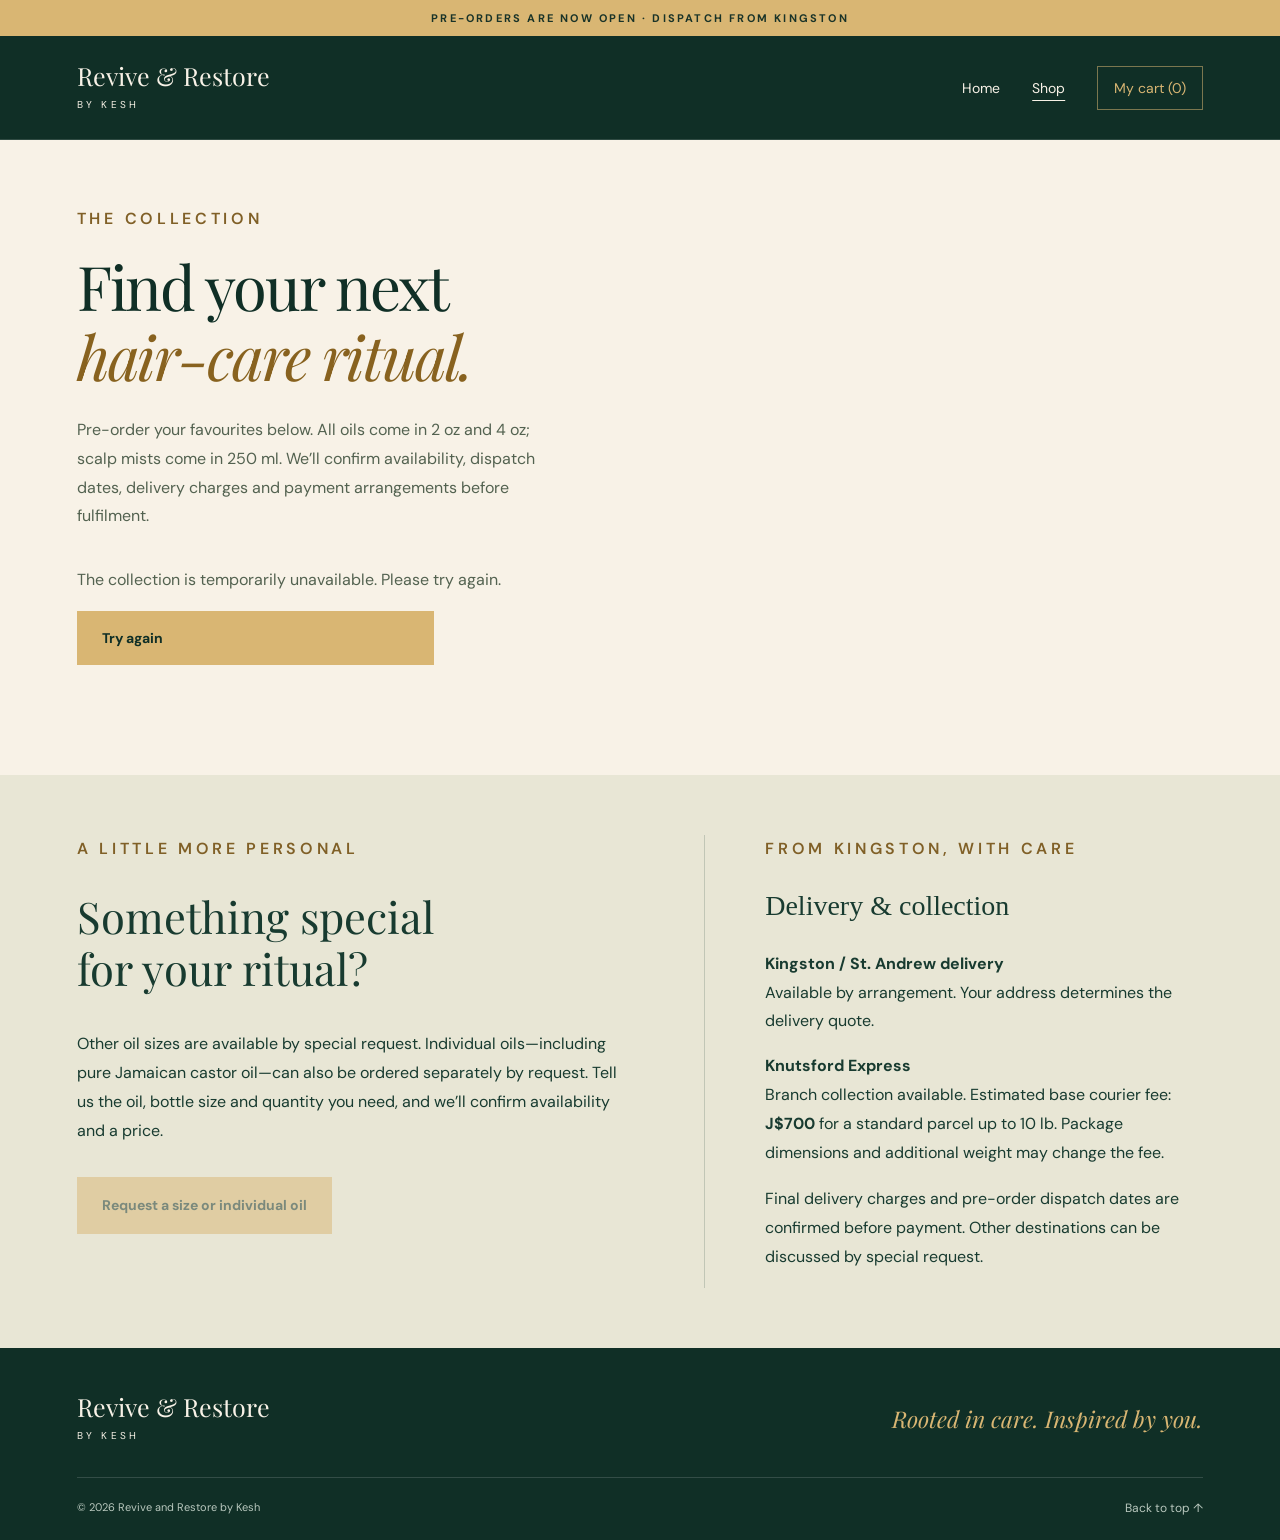
==== shop.html @ 31731125 "Move collection and checkout to Shop page; announce pre-orders on home" ====
<!doctype html>
<html lang="en">
<head>
<meta charset="utf-8"><meta name="viewport" content="width=device-width,initial-scale=1">
<meta name="theme-color" content="#102f26">
<meta name="description" content="Meet your next hair-care ritual. Revive and Restore by Kesh hair oils and scalp mists. Pre-orders are now open. Prices in JMD.">
<title>Revive &amp; Restore by Kesh — Shop the Collection</title>
<link rel="icon" href="favicon.svg" type="image/svg+xml">
<link rel="stylesheet" href="style.css?v=2"><link rel="stylesheet" href="shop.css?v=3">
<link rel="stylesheet" href="pages.css?v=1">
</head>
<body id="top" class="shop-page">
<div class="topline">PRE-ORDERS ARE NOW OPEN · DISPATCH FROM KINGSTON</div>
<header class="header"><a class="brand" href="./" aria-label="Revive and Restore by Kesh home">Revive &amp; Restore<small>BY KESH</small></a><nav class="nav" aria-label="Main navigation"><a href="./">Home</a><a href="shop.html" aria-current="page">Shop</a><button id="open-cart" class="cart-button">My cart (<span id="cart-count">0</span>)</button></nav></header>
<main>
<section class="collection shop" id="collection" aria-labelledby="collection-title"><div class="collection-heading"><p class="eyebrow">THE COLLECTION</p><h1 id="collection-title">Find your next<br><em>hair-care ritual.</em></h1><p>Pre-order your favourites below. All oils come in 2 oz and 4 oz; scalp mists come in 250 ml. We’ll confirm availability, dispatch dates, delivery charges and payment arrangements before fulfilment.</p></div><p id="shop-status" class="shop-status" role="status">Loading the collection…</p><div id="products" class="product-grid"></div></section>
<section class="request-section" id="special-requests"><div><p class="eyebrow">A LITTLE MORE PERSONAL</p><h2>Something special<br>for your ritual?</h2><p>Other oil sizes are available by special request. Individual oils—including pure Jamaican castor oil—can also be ordered separately by request. Tell us the oil, bottle size and quantity you need, and we’ll confirm availability and a price.</p><button class="button" id="special-request">Request a size or individual oil</button></div><div class="delivery-panel"><p class="eyebrow">FROM KINGSTON, WITH CARE</p><h3>Delivery &amp; collection</h3><p><strong>Kingston / St. Andrew delivery</strong><br>Available by arrangement. Your address determines the delivery quote.</p><p><strong>Knutsford Express</strong><br>Branch collection available. Estimated base courier fee: <strong>J$700</strong> for a standard parcel up to 10 lb. Package dimensions and additional weight may change the fee.</p><p class="checkout-note">Final delivery charges and pre-order dispatch dates are confirmed before payment. Other destinations can be discussed by special request.</p></div></section></main>
<footer class="footer"><div class="footer-top"><a class="brand" href="./">Revive &amp; Restore<small>BY KESH</small></a><p>Rooted in care. Inspired by you.</p></div><div class="footer-bottom"><span>© 2026 Revive and Restore by Kesh</span><a href="#top">Back to top ↑</a></div></footer>
<dialog class="shop-dialog" id="cart-dialog" aria-labelledby="cart-title"><div class="dialog-head"><h2 id="cart-title">My cart</h2><button class="close-dialog" data-close aria-label="Close cart">×</button></div><div id="cart-items"></div><div class="summary-row"><span>Subtotal</span><strong id="cart-subtotal">J$0.00</strong></div><p class="checkout-note">Delivery is calculated or confirmed at checkout.</p><button class="button" id="checkout-start">Checkout</button></dialog>
<dialog class="shop-dialog" id="checkout-dialog" aria-labelledby="checkout-title"><div class="dialog-head"><h2 id="checkout-title">Pre-order checkout</h2><button class="close-dialog" data-close aria-label="Close checkout">×</button></div><div id="confirmation" hidden></div><form id="checkout-form"><fieldset id="checkout-fields"><div class="checkout-grid"><label>Full name<input name="name" autocomplete="name" required maxlength="100"></label><label>Phone / WhatsApp<input name="phone" type="tel" autocomplete="tel" required maxlength="35"></label><label class="wide">Email (optional)<input name="email" type="email" autocomplete="email" maxlength="150"></label><label class="wide">Delivery address or Knutsford branch<textarea name="address" autocomplete="street-address" required maxlength="500" rows="2"></textarea></label><label>Parish<select name="parish" required><option value="">Select parish</option><option>Kingston</option><option>St. Andrew</option><option>St. Thomas</option><option>Portland</option><option>St. Mary</option><option>St. Ann</option><option>Trelawny</option><option>St. James</option><option>Hanover</option><option>Westmoreland</option><option>St. Elizabeth</option><option>Manchester</option><option>Clarendon</option><option>St. Catherine</option></select></label><label>Delivery option<select id="delivery" name="delivery" required></select></label><label class="wide">Payment method<select id="payment" name="payment" required><option value="cod">Cash on delivery</option><option value="bank">Bank transfer</option></select></label><label class="wide"><span id="notes-label">Order notes or special requests (optional)</span><textarea id="order-notes" name="notes" maxlength="500" rows="2"></textarea></label></div><div class="trap" aria-hidden="true"><label>Website<input name="website" tabindex="-1" autocomplete="off"></label></div><p class="checkout-note" id="delivery-note"></p><p class="checkout-note" id="bank-note" hidden></p><div class="summary-row"><span>Items</span><strong id="checkout-subtotal"></strong></div><div class="summary-row"><span>Delivery</span><strong id="delivery-charge"></strong></div><div class="summary-row total"><span>Estimated total</span><strong id="checkout-total"></strong></div><div class="consent"><label><input required type="checkbox"> <span>I understand this is a pre-order or special request. Dispatch dates, availability and final charges will be confirmed. Revive & Restore will use my contact and delivery details to confirm and fulfil my order. Payment and delivery are confirmed manually.</span></label></div><button class="button" type="submit" id="place-order">Send pre-order request</button></fieldset><p id="checkout-error" class="error" role="alert"></p></form></dialog><script src="shop.js?v=3" defer></script>
</body></html>
---- style.css ----
@import url('https://fonts.googleapis.com/css2?family=DM+Sans:wght@400;500;600;700&family=Playfair+Display:ital,wght@0,400;0,500;0,600;1,400;1,500&display=swap');
:root{--forest:#102f26;--cream:#f8f2e7;--gold:#d9b673;--ink:#183b30;color-scheme:light}*{box-sizing:border-box}html{scroll-behavior:smooth;scroll-padding-top:30px}body{margin:0;background:var(--cream);font-family:'DM Sans',Arial,sans-serif;color:var(--ink);-webkit-font-smoothing:antialiased}a{color:inherit;text-decoration:none}a:focus-visible{outline:3px solid var(--gold);outline-offset:7px}.topline{text-align:center;background:var(--gold);color:#193328;padding:11px 20px;font-size:11px;font-weight:700;letter-spacing:.2em}.header{display:flex;align-items:center;justify-content:space-between;gap:24px;padding:25px 6%;background:var(--forest);color:var(--cream);border-bottom:1px solid #ffffff22}.brand{font:25px/1.2 'Playfair Display',Georgia,serif}.brand small{display:block;font:10px/1.8 'DM Sans',Arial,sans-serif;letter-spacing:.32em;margin-top:5px}.nav{display:flex;gap:32px;align-items:center;font-size:14px}.nav a:last-child{color:var(--gold)}.hero{background:var(--forest);color:var(--cream);display:grid;grid-template-columns:1fr 1fr;min-height:660px}.hero-copy{padding:80px 8% 65px 12%;align-self:center;position:relative}.eyebrow{font-size:11px;letter-spacing:.23em;font-weight:600;text-transform:uppercase;color:var(--gold);margin:0 0 26px}h1,h2,h3,p{margin-top:0}h1{font:500 clamp(58px,6.1vw,94px)/1.04 'Playfair Display',Georgia,serif;letter-spacing:-.055em;margin-bottom:28px}h1 em{font-weight:400;color:var(--gold)}.intro{max-width:350px;color:#d1dbd3;font-size:16px;line-height:1.85;margin-bottom:32px}.button{display:inline-flex;align-items:center;gap:35px;background:var(--gold);color:var(--forest);padding:18px 25px;font-size:14px;font-weight:700;transition:background .2s,transform .2s}.button:hover{background:#ead09d;transform:translateY(-2px)}.button span{font-size:22px;line-height:1}.hero-note{font-size:12px;color:#b9c8be;margin:20px 0 0}.hero-visual{position:relative;min-height:660px;overflow:hidden;background:#163c30}.hero-visual img{display:block;position:absolute;inset:0;width:100%;height:100%;object-fit:cover;object-position:center 40%}.hero-visual:after{content:"";position:absolute;inset:0;background:linear-gradient(0deg,#08251dc4,transparent 45%)}.image-caption{position:absolute;bottom:38px;left:38px;right:38px;z-index:1;display:flex;justify-content:space-between;gap:20px;align-items:end}.image-caption p{font:italic 25px/1.3 'Playfair Display',Georgia,serif;margin:0}.image-caption span{font-size:10px;letter-spacing:.2em;line-height:1.8;text-align:right}.ribbon{padding:25px 6%;display:flex;justify-content:center;align-items:center;gap:clamp(24px,5vw,85px);border-bottom:1px solid #183b3022;text-transform:uppercase;font-size:11px;letter-spacing:.2em}.ribbon i{font-size:15px;color:#997744;font-style:normal}.story{max-width:1280px;margin:auto;padding:90px 6%;display:grid;grid-template-columns:.7fr 1.3fr;gap:70px}.story .eyebrow{color:#806027;margin-top:12px}.story h2{font:400 clamp(32px,3.5vw,49px)/1.2 'Playfair Display',Georgia,serif;letter-spacing:-.03em;margin-bottom:22px}.story p:not(.eyebrow){color:#5a675d;max-width:570px;font-size:16px;line-height:1.9;margin-bottom:0}.collection{margin:0 6% 80px;background:#e8e6d5;padding:55px 6%;display:grid;grid-template-columns:1.3fr .7fr;gap:50px;align-items:center;border:1px solid #183b3014}.collection .eyebrow{color:#806027;margin-bottom:17px}.collection h2{font:400 clamp(36px,4vw,58px)/1.15 'Playfair Display',Georgia,serif;letter-spacing:-.035em;margin-bottom:20px}.collection p{font-size:16px;line-height:1.8;color:#536250;max-width:480px}.launch{text-align:center;border-left:1px solid #183b3030;padding:20px}.launch span{display:block;font-size:11px;letter-spacing:.25em;color:#536250}.launch strong{font:italic 42px/1.2 'Playfair Display',Georgia,serif;display:block;margin:13px 0;color:var(--forest)}.launch p{font-size:13px;margin:0}.footer{background:var(--forest);color:var(--cream);padding:44px 6% 24px}.footer-top{display:flex;justify-content:space-between;align-items:center;gap:30px;padding-bottom:32px}.footer-top p{font:italic 23px 'Playfair Display',Georgia,serif;margin:0;color:var(--gold)}.footer-bottom{border-top:1px solid #ffffff25;padding-top:22px;display:flex;justify-content:space-between;gap:20px;font-size:11px;color:#b9c8be}.footer-bottom a{font-size:12px}@media(min-width:1700px){.hero{min-height:800px}.hero-visual{min-height:800px}}@media(max-width:800px){.header{padding:22px 6%}.brand{font-size:21px}.nav{gap:15px;font-size:12px}.nav a:first-child{display:none}.hero{grid-template-columns:1fr}.hero-copy{padding:52px 7% 45px}h1{font-size:clamp(53px,10.6vw,78px);max-width:600px}.intro{max-width:440px}.hero-visual{min-height:490px}.hero-visual img{object-position:center 35%}.image-caption{bottom:27px;left:7%;right:7%}.ribbon{gap:16px;font-size:9px;letter-spacing:.12em;padding:22px 4%}.ribbon i{font-size:11px}.story{padding:58px 7%;grid-template-columns:1fr;gap:8px}.story .eyebrow{margin:0 0 18px}.collection{margin:0 6% 50px;padding:34px 7%;grid-template-columns:1fr;gap:15px}.launch{border-left:0;border-top:1px solid #183b3030;padding:27px 0 0}.footer-top{align-items:start;flex-direction:column;gap:25px}.footer-top p{font-size:21px}.footer-bottom{flex-wrap:wrap}.topline{font-size:9px;letter-spacing:.14em}}@media(prefers-reduced-motion:reduce){html{scroll-behavior:auto}.button{transition:none}}
---- shop.css ----
.collection.shop{display:block;background:transparent;padding:30px 0;margin:0 6% 80px;border:0}.collection-heading{max-width:640px;margin-bottom:35px}.product-grid{display:grid;grid-template-columns:repeat(3,minmax(0,1fr));gap:28px}.product-card{border:1px solid #183b3025;background:#fffdf7;min-width:0}.product-card img{width:100%;aspect-ratio:1;height:auto;object-fit:contain;background:#edeadf}.product-card>div{padding:24px}.product-card h3{font:28px Georgia,serif;margin-bottom:15px}.product-card .description{white-space:pre-line;font-size:15px;line-height:1.7;overflow-wrap:anywhere}.buy-row{display:flex;justify-content:space-between;gap:12px;align-items:center;flex-wrap:wrap}.buy-row strong{font-size:19px}.buy-row .button{padding:13px 16px}.button,button{font-family:inherit;cursor:pointer;border:0}.button:disabled{opacity:.5;cursor:not-allowed}.cart-button{background:transparent;color:var(--gold);border:1px solid #d9b67388;padding:12px 16px;font-size:14px}.shop-status{font-size:15px;min-height:24px}.shop-empty{padding:40px;background:#e8e6d5;grid-column:1/-1}.shop-empty h3{font:32px Georgia,serif}.shop-dialog{width:min(760px,calc(100% - 28px));max-height:90vh;border:0;padding:30px;background:var(--cream);color:var(--ink);overflow:auto;box-shadow:0 20px 80px #0005}.shop-dialog::backdrop{background:#09291fbd}.dialog-head{display:flex;justify-content:space-between;gap:20px;align-items:center;margin-bottom:25px}.dialog-head h2{font:32px Georgia,serif;margin:0}.close-dialog{background:transparent;font-size:24px;color:var(--forest);padding:10px}.cart-line{display:grid;grid-template-columns:1fr 85px auto;gap:18px;border-bottom:1px solid #183b3030;padding:20px 0;align-items:center}.cart-line p{font-size:14px;margin:8px 0 0}.cart-line label{font-size:13px}.cart-line input{width:75px}.text-button{background:transparent;text-decoration:underline;font-size:14px;color:var(--forest);text-align:left;padding:4px;grid-column:1/-1}.summary-row{display:flex;justify-content:space-between;gap:20px;padding:17px 0;border-bottom:1px solid #183b3020;font-size:16px}.summary-row.total{font-size:21px;font-weight:700}.checkout-grid{display:grid;grid-template-columns:1fr 1fr;gap:20px}.checkout-grid label{font-size:14px;display:grid;gap:9px}.checkout-grid .wide{grid-column:1/-1}.shop-dialog input,.shop-dialog select,.shop-dialog textarea{font-family:inherit;font-size:16px;padding:12px;border:1px solid #80988b;background:#fffdf8;width:100%;color:var(--forest)}.shop-dialog textarea{resize:vertical}.shop-dialog fieldset{padding:0;border:0;margin:0;min-width:0}.checkout-note{font-size:14px;line-height:1.6;margin-top:18px;white-space:pre-line}.shop-dialog .button{margin-top:20px}.error{color:#a63228;font-size:14px;line-height:1.6}.trap{position:absolute;left:-10000px;width:1px;height:1px;overflow:hidden}.consent{font-size:14px;line-height:1.6;margin-top:24px}.consent label{display:flex;align-items:flex-start;gap:12px}.consent input{width:18px;height:18px;flex-shrink:0}.shop-dialog [hidden]{display:none!important}#confirmation p{line-height:1.7;white-space:pre-line}button:focus-visible,input:focus-visible,select:focus-visible,textarea:focus-visible{outline:3px solid #c09e58;outline-offset:3px}@media(max-width:950px){.product-grid{grid-template-columns:repeat(2,minmax(0,1fr))}}@media(max-width:600px){.product-grid{grid-template-columns:1fr}.checkout-grid{grid-template-columns:1fr}.checkout-grid .wide{grid-column:auto}.shop-dialog{padding:22px 18px}.cart-line{grid-template-columns:1fr 80px}.cart-line>strong{grid-column:1}.cart-line .text-button{grid-column:2}.header{gap:12px}.nav{gap:10px}.cart-button{padding:10px}.brand{font-size:18px}.nav a{font-size:13px}.topline{font-size:11px}.product-card h3{font-size:26px}}
/* Pre-order collection */
.product-card{border-top:3px solid #b39356;display:flex;flex-direction:column}.product-card>div{display:flex;flex-direction:column;flex:1;padding:30px}.product-status{font-size:11px!important;letter-spacing:.17em;color:#806027!important;font-weight:700}.product-card .description{flex:1}.size-label{display:grid;gap:9px;font-size:13px;margin:12px 0 24px}.size-label select{font:16px inherit;font-family:inherit;font-size:16px;padding:12px;border:1px solid #80988b;background:#fffdf8;color:var(--forest);width:100%}.request-section{display:grid;grid-template-columns:1.1fr 1fr;gap:7%;padding:60px 6%;background:#e8e6d5}.request-section .eyebrow{color:#806027}.request-section h2{font:400 clamp(32px,3.4vw,48px)/1.2 'Playfair Display',Georgia,serif}.request-section h3{font:28px Georgia,serif}.request-section p{font-size:16px;line-height:1.8}.request-section .button{margin-top:15px;line-height:1.5}.delivery-panel{border-left:1px solid #183b3030;padding-left:12%}.product-grid{align-items:stretch}.product-card h3{line-height:1.25}.product-card .buy-row{margin-top:auto}.shop-dialog select{max-width:100%}.checkout-note{overflow-wrap:anywhere}@media(max-width:700px){.request-section{grid-template-columns:1fr;gap:40px;padding:40px 7%}.delivery-panel{border-left:0;border-top:1px solid #183b3030;padding:30px 0 0}.product-card>div{padding:25px}.nav a:first-child{display:none}}
---- pages.css ----
.home-page .nav a:first-child,.shop-page .nav a:first-child{display:block}.nav [aria-current="page"]{text-decoration:underline;text-underline-offset:7px}.shop-page .collection.shop{padding-top:65px}.shop-page #collection-title{font:400 clamp(38px,4.8vw,64px)/1.15 'Playfair Display',Georgia,serif;letter-spacing:-.035em;color:var(--forest);margin-bottom:24px}.shop-page #collection-title em{color:#88621f}.home-page h1{font-size:clamp(54px,5.8vw,88px)}.home-page .story{padding-top:75px;padding-bottom:75px}.home-page .nav a,.shop-page .nav a{white-space:nowrap}@media(max-width:600px){.shop-page .header{flex-wrap:wrap}.shop-page .nav{width:100%;justify-content:space-between;padding-top:8px}.shop-page .collection.shop{padding-top:42px}.home-page .header{flex-wrap:wrap}.home-page .nav{gap:22px}.home-page h1{font-size:clamp(48px,10.5vw,70px)}}
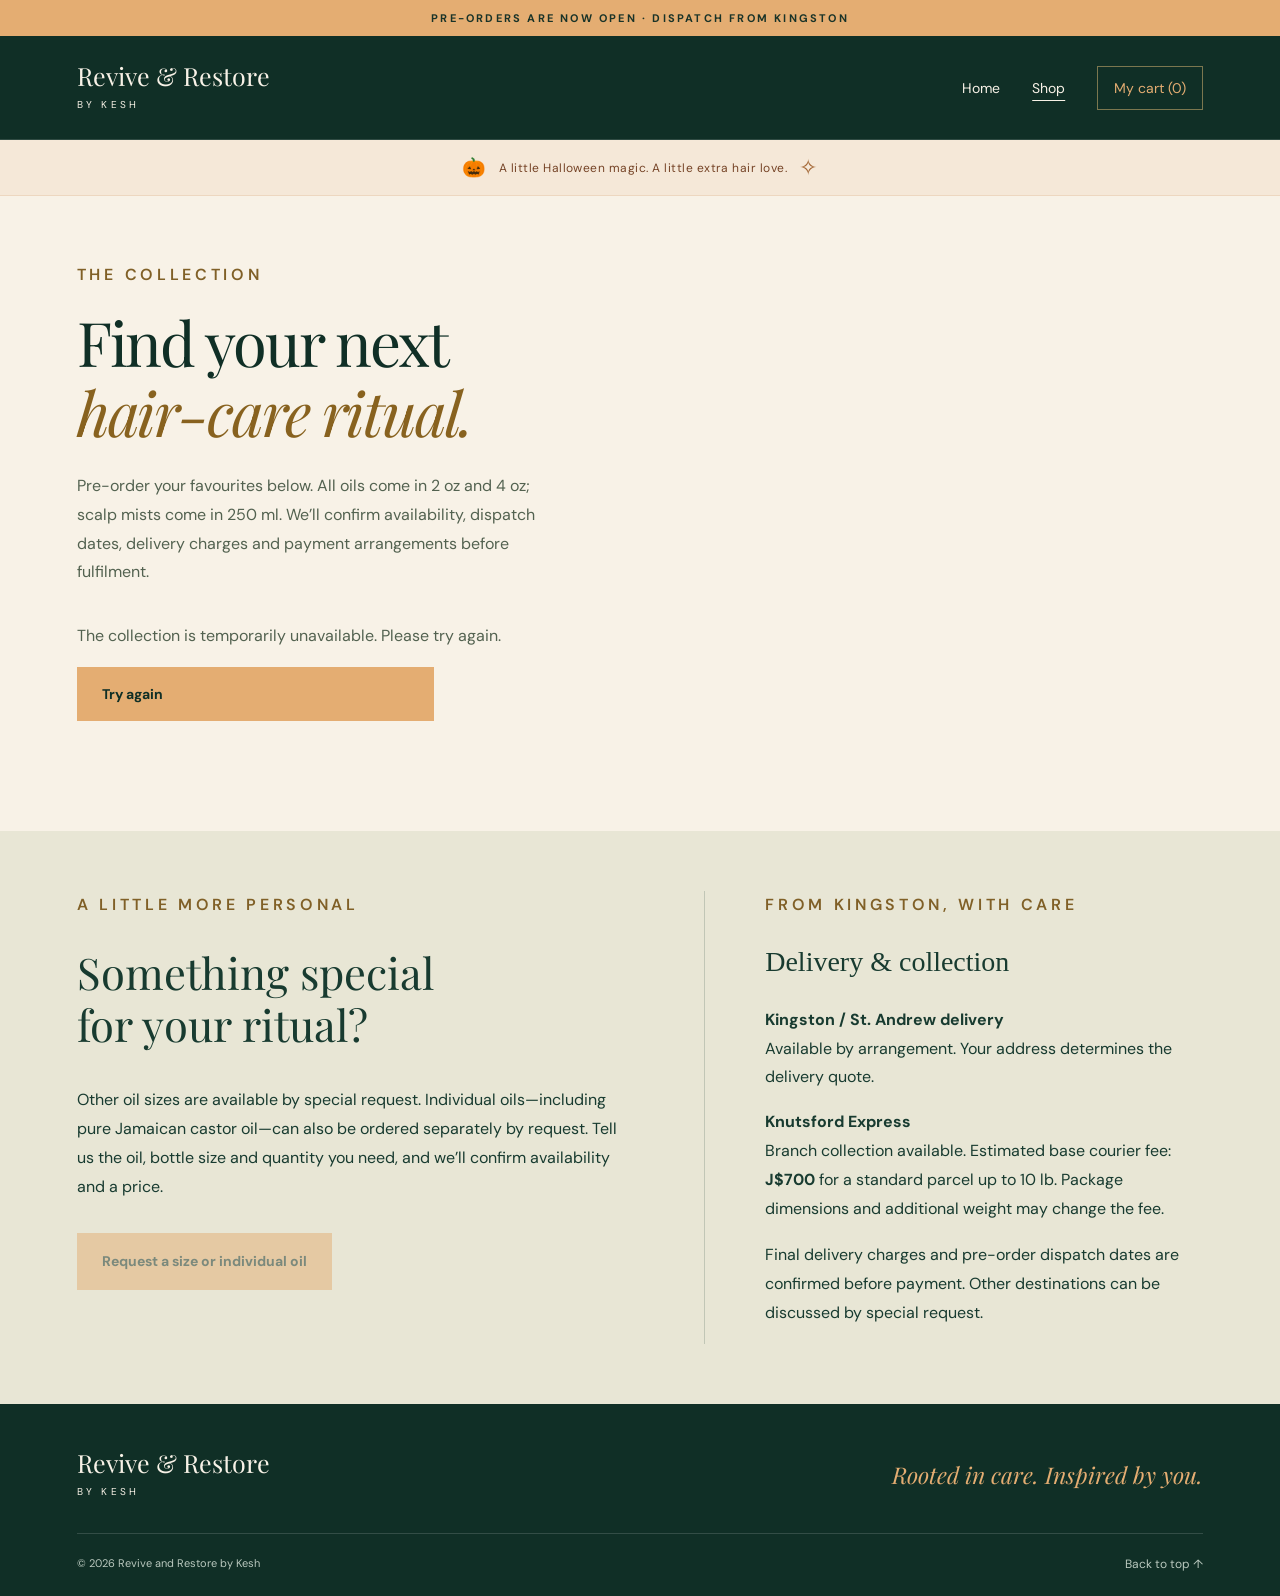
==== commit 316107bb: "Add subtle Halloween accents to home and shop" ====
--- a/shop.html
+++ b/shop.html
@@ -7,15 +7,17 @@
 <title>Revive &amp; Restore by Kesh — Shop the Collection</title>
 <link rel="icon" href="favicon.svg" type="image/svg+xml">
 <link rel="stylesheet" href="style.css?v=2"><link rel="stylesheet" href="shop.css?v=3">
-<link rel="stylesheet" href="pages.css?v=1">
+<link rel="stylesheet" href="pages.css?v=2">
 </head>
 <body id="top" class="shop-page">
 <div class="topline">PRE-ORDERS ARE NOW OPEN · DISPATCH FROM KINGSTON</div>
 <header class="header"><a class="brand" href="./" aria-label="Revive and Restore by Kesh home">Revive &amp; Restore<small>BY KESH</small></a><nav class="nav" aria-label="Main navigation"><a href="./">Home</a><a href="shop.html" aria-current="page">Shop</a><button id="open-cart" class="cart-button">My cart (<span id="cart-count">0</span>)</button></nav></header>
 <main>
+<div class="seasonal-note"><span aria-hidden="true">&#127875;</span> A little Halloween magic. A little extra hair love. <span aria-hidden="true">&#10023;</span></div>
 <section class="collection shop" id="collection" aria-labelledby="collection-title"><div class="collection-heading"><p class="eyebrow">THE COLLECTION</p><h1 id="collection-title">Find your next<br><em>hair-care ritual.</em></h1><p>Pre-order your favourites below. All oils come in 2 oz and 4 oz; scalp mists come in 250 ml. We’ll confirm availability, dispatch dates, delivery charges and payment arrangements before fulfilment.</p></div><p id="shop-status" class="shop-status" role="status">Loading the collection…</p><div id="products" class="product-grid"></div></section>
 <section class="request-section" id="special-requests"><div><p class="eyebrow">A LITTLE MORE PERSONAL</p><h2>Something special<br>for your ritual?</h2><p>Other oil sizes are available by special request. Individual oils—including pure Jamaican castor oil—can also be ordered separately by request. Tell us the oil, bottle size and quantity you need, and we’ll confirm availability and a price.</p><button class="button" id="special-request">Request a size or individual oil</button></div><div class="delivery-panel"><p class="eyebrow">FROM KINGSTON, WITH CARE</p><h3>Delivery &amp; collection</h3><p><strong>Kingston / St. Andrew delivery</strong><br>Available by arrangement. Your address determines the delivery quote.</p><p><strong>Knutsford Express</strong><br>Branch collection available. Estimated base courier fee: <strong>J$700</strong> for a standard parcel up to 10 lb. Package dimensions and additional weight may change the fee.</p><p class="checkout-note">Final delivery charges and pre-order dispatch dates are confirmed before payment. Other destinations can be discussed by special request.</p></div></section></main>
 <footer class="footer"><div class="footer-top"><a class="brand" href="./">Revive &amp; Restore<small>BY KESH</small></a><p>Rooted in care. Inspired by you.</p></div><div class="footer-bottom"><span>© 2026 Revive and Restore by Kesh</span><a href="#top">Back to top ↑</a></div></footer>
 <dialog class="shop-dialog" id="cart-dialog" aria-labelledby="cart-title"><div class="dialog-head"><h2 id="cart-title">My cart</h2><button class="close-dialog" data-close aria-label="Close cart">×</button></div><div id="cart-items"></div><div class="summary-row"><span>Subtotal</span><strong id="cart-subtotal">J$0.00</strong></div><p class="checkout-note">Delivery is calculated or confirmed at checkout.</p><button class="button" id="checkout-start">Checkout</button></dialog>
-<dialog class="shop-dialog" id="checkout-dialog" aria-labelledby="checkout-title"><div class="dialog-head"><h2 id="checkout-title">Pre-order checkout</h2><button class="close-dialog" data-close aria-label="Close checkout">×</button></div><div id="confirmation" hidden></div><form id="checkout-form"><fieldset id="checkout-fields"><div class="checkout-grid"><label>Full name<input name="name" autocomplete="name" required maxlength="100"></label><label>Phone / WhatsApp<input name="phone" type="tel" autocomplete="tel" required maxlength="35"></label><label class="wide">Email (optional)<input name="email" type="email" autocomplete="email" maxlength="150"></label><label class="wide">Delivery address or Knutsford branch<textarea name="address" autocomplete="street-address" required maxlength="500" rows="2"></textarea></label><label>Parish<select name="parish" required><option value="">Select parish</option><option>Kingston</option><option>St. Andrew</option><option>St. Thomas</option><option>Portland</option><option>St. Mary</option><option>St. Ann</option><option>Trelawny</option><option>St. James</option><option>Hanover</option><option>Westmoreland</option><option>St. Elizabeth</option><option>Manchester</option><option>Clarendon</option><option>St. Catherine</option></select></label><label>Delivery option<select id="delivery" name="delivery" required></select></label><label class="wide">Payment method<select id="payment" name="payment" required><option value="cod">Cash on delivery</option><option value="bank">Bank transfer</option></select></label><label class="wide"><span id="notes-label">Order notes or special requests (optional)</span><textarea id="order-notes" name="notes" maxlength="500" rows="2"></textarea></label></div><div class="trap" aria-hidden="true"><label>Website<input name="website" tabindex="-1" autocomplete="off"></label></div><p class="checkout-note" id="delivery-note"></p><p class="checkout-note" id="bank-note" hidden></p><div class="summary-row"><span>Items</span><strong id="checkout-subtotal"></strong></div><div class="summary-row"><span>Delivery</span><strong id="delivery-charge"></strong></div><div class="summary-row total"><span>Estimated total</span><strong id="checkout-total"></strong></div><div class="consent"><label><input required type="checkbox"> <span>I understand this is a pre-order or special request. Dispatch dates, availability and final charges will be confirmed. Revive & Restore will use my contact and delivery details to confirm and fulfil my order. Payment and delivery are confirmed manually.</span></label></div><button class="button" type="submit" id="place-order">Send pre-order request</button></fieldset><p id="checkout-error" class="error" role="alert"></p></form></dialog><script src="shop.js?v=3" defer></script>
+<dialog class="shop-dialog" id="checkout-dialog" aria-labelledby="checkout-title"><div class="dialog-head"><h2 id="checkout-title">Pre-order checkout</h2><button class="close-dialog" data-close aria-label="Close checkout">×</button></div><div id="confirmation" hidden></div><form id="checkout-form"><fieldset id="checkout-fields"><div class="checkout-grid"><label>Full name<input name="name" autocomplete="name" required maxlength="100"></label><label>Phone / WhatsApp<input name="phone" type="tel" autocomplete="tel" required maxlength="35"></label><label class="wide">Email (optional)<input name="email" type="email" autocomplete="email" maxlength="150"></label><label class="wide">Delivery address or Knutsford branch<textarea name="address" autocomplete="street-address" required maxlength="500" rows="2"></textarea></label><label>Parish<select name="parish" required><option value="">Select parish</option><option>Kingston</option><option>St. Andrew</option><option>St. Thomas</option><option>Portland</option><option>St. Mary</option><option>St. Ann</option><option>Trelawny</option><option>St. James</option><option>Hanover</option><option>Westmoreland</option><option>St. Elizabeth</option><option>Manchester</option><option>Clarendon</option><option>St. Catherine</option></select></label><label>Delivery option<select id="delivery" name="delivery" required></select></label><label class="wide">Payment method<select id="payment" name="payment" required><option value="cod">Cash on delivery</option><option value="bank">Bank transfer</option></select></label><label class="wide"><span id="notes-label">Order notes or special requests (optional)</span><textarea id="order-notes" name="notes" maxlength="500" rows="2"></textarea></label></div><div class="trap" aria-hidden="true"><label>Website<input name="website" tabindex="-1" autocomplete="off"></label></div><p class="checkout-note" id="delivery-note"></p><p class="checkout-note" id="bank-note" hidden></p><div class="summary-row"><span>Items</span><strong id="checkout-subtotal"></strong></div><div class="summary-row"><span>Delivery</span><strong id="delivery-charge"></strong></div><div class="summary-row total"><span>Estimated total</span><strong id="checkout-total"></strong></div><div class="consent"><label><input required type="checkbox"> <span>I understand this is a pre-order or special request. Dispatch dates, availability and final charges will be confirmed. Revive & Restore will use my contact and delivery details to confirm and fulfil my order. Payment and delivery are confirmed manually.</span></label></div><button class="button" type="submit" id="place-order">Send pre-order request</button></fieldset><p id="checkout-error" class="error" role="alert"></p></form></dialog><script src="shop.js?v=4" defer></script>
 </body></html>
+
--- a/pages.css
+++ b/pages.css
@@ -1 +1,9 @@
 .home-page .nav a:first-child,.shop-page .nav a:first-child{display:block}.nav [aria-current="page"]{text-decoration:underline;text-underline-offset:7px}.shop-page .collection.shop{padding-top:65px}.shop-page #collection-title{font:400 clamp(38px,4.8vw,64px)/1.15 'Playfair Display',Georgia,serif;letter-spacing:-.035em;color:var(--forest);margin-bottom:24px}.shop-page #collection-title em{color:#88621f}.home-page h1{font-size:clamp(54px,5.8vw,88px)}.home-page .story{padding-top:75px;padding-bottom:75px}.home-page .nav a,.shop-page .nav a{white-space:nowrap}@media(max-width:600px){.shop-page .header{flex-wrap:wrap}.shop-page .nav{width:100%;justify-content:space-between;padding-top:8px}.shop-page .collection.shop{padding-top:42px}.home-page .header{flex-wrap:wrap}.home-page .nav{gap:22px}.home-page h1{font-size:clamp(48px,10.5vw,70px)}}
+
+/* Subtle Halloween accents. */
+:root{--gold:#e4ad72}
+.seasonal-note{display:flex;justify-content:center;align-items:center;gap:12px;padding:13px 6%;background:#f5e8d8;color:#754326;font-size:12px;letter-spacing:.04em;border-bottom:1px solid #b9763a26;text-align:center}
+.seasonal-note span:first-child{font-size:19px}.seasonal-note span:last-child{font-size:22px;color:#a36634}
+.home-page .hero-copy{background:radial-gradient(ellipse at 0% 100%,#ce7c2920,transparent 65%)}
+.home-page .ribbon i{color:#a65f2f}.shop-page .product-card{border-top:2px solid #c98a4b55}
+@media(max-width:600px){.seasonal-note{font-size:11px;gap:8px;padding:11px 5%}}
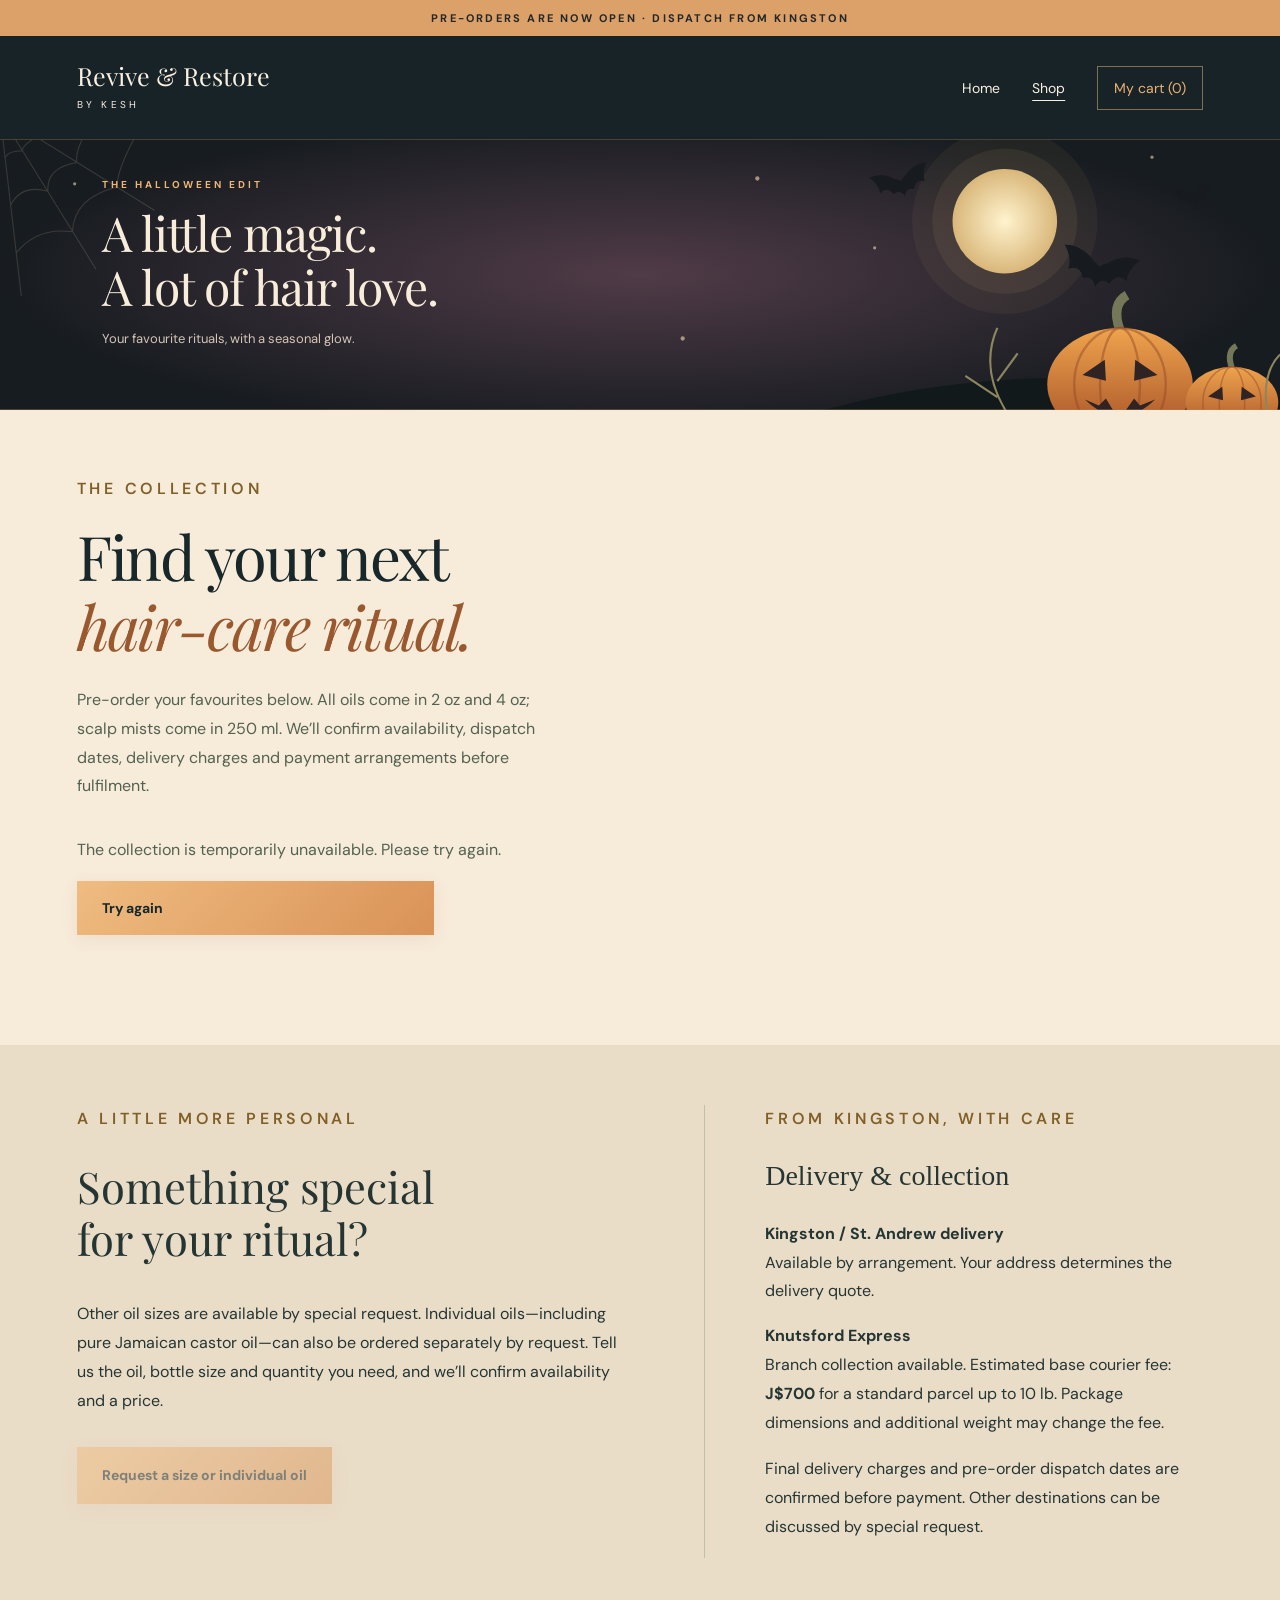
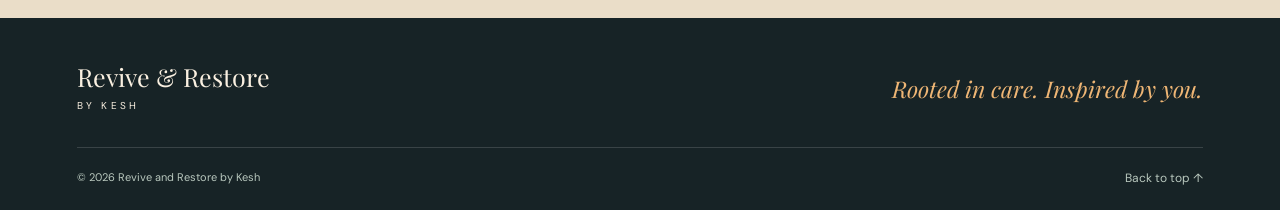
==== commit 03835c8a: "Create illustrated Halloween theme with moon, bats and pumpkins" ====
--- a/shop.html
+++ b/shop.html
@@ -7,13 +7,13 @@
 <title>Revive &amp; Restore by Kesh — Shop the Collection</title>
 <link rel="icon" href="favicon.svg" type="image/svg+xml">
 <link rel="stylesheet" href="style.css?v=2"><link rel="stylesheet" href="shop.css?v=3">
-<link rel="stylesheet" href="pages.css?v=2">
+<link rel="stylesheet" href="pages.css?v=3">
 </head>
 <body id="top" class="shop-page">
 <div class="topline">PRE-ORDERS ARE NOW OPEN · DISPATCH FROM KINGSTON</div>
 <header class="header"><a class="brand" href="./" aria-label="Revive and Restore by Kesh home">Revive &amp; Restore<small>BY KESH</small></a><nav class="nav" aria-label="Main navigation"><a href="./">Home</a><a href="shop.html" aria-current="page">Shop</a><button id="open-cart" class="cart-button">My cart (<span id="cart-count">0</span>)</button></nav></header>
 <main>
-<div class="seasonal-note"><span aria-hidden="true">&#127875;</span> A little Halloween magic. A little extra hair love. <span aria-hidden="true">&#10023;</span></div>
+<section class="halloween-banner" aria-label="Halloween at Revive and Restore"><div><p class="season-label">THE HALLOWEEN EDIT</p><h2>A little magic.<br>A lot of hair love.</h2><p>Your favourite rituals, with a seasonal glow.</p></div></section>
 <section class="collection shop" id="collection" aria-labelledby="collection-title"><div class="collection-heading"><p class="eyebrow">THE COLLECTION</p><h1 id="collection-title">Find your next<br><em>hair-care ritual.</em></h1><p>Pre-order your favourites below. All oils come in 2 oz and 4 oz; scalp mists come in 250 ml. We’ll confirm availability, dispatch dates, delivery charges and payment arrangements before fulfilment.</p></div><p id="shop-status" class="shop-status" role="status">Loading the collection…</p><div id="products" class="product-grid"></div></section>
 <section class="request-section" id="special-requests"><div><p class="eyebrow">A LITTLE MORE PERSONAL</p><h2>Something special<br>for your ritual?</h2><p>Other oil sizes are available by special request. Individual oils—including pure Jamaican castor oil—can also be ordered separately by request. Tell us the oil, bottle size and quantity you need, and we’ll confirm availability and a price.</p><button class="button" id="special-request">Request a size or individual oil</button></div><div class="delivery-panel"><p class="eyebrow">FROM KINGSTON, WITH CARE</p><h3>Delivery &amp; collection</h3><p><strong>Kingston / St. Andrew delivery</strong><br>Available by arrangement. Your address determines the delivery quote.</p><p><strong>Knutsford Express</strong><br>Branch collection available. Estimated base courier fee: <strong>J$700</strong> for a standard parcel up to 10 lb. Package dimensions and additional weight may change the fee.</p><p class="checkout-note">Final delivery charges and pre-order dispatch dates are confirmed before payment. Other destinations can be discussed by special request.</p></div></section></main>
 <footer class="footer"><div class="footer-top"><a class="brand" href="./">Revive &amp; Restore<small>BY KESH</small></a><p>Rooted in care. Inspired by you.</p></div><div class="footer-bottom"><span>© 2026 Revive and Restore by Kesh</span><a href="#top">Back to top ↑</a></div></footer>
--- a/pages.css
+++ b/pages.css
@@ -1,9 +1,14 @@
 .home-page .nav a:first-child,.shop-page .nav a:first-child{display:block}.nav [aria-current="page"]{text-decoration:underline;text-underline-offset:7px}.shop-page .collection.shop{padding-top:65px}.shop-page #collection-title{font:400 clamp(38px,4.8vw,64px)/1.15 'Playfair Display',Georgia,serif;letter-spacing:-.035em;color:var(--forest);margin-bottom:24px}.shop-page #collection-title em{color:#88621f}.home-page h1{font-size:clamp(54px,5.8vw,88px)}.home-page .story{padding-top:75px;padding-bottom:75px}.home-page .nav a,.shop-page .nav a{white-space:nowrap}@media(max-width:600px){.shop-page .header{flex-wrap:wrap}.shop-page .nav{width:100%;justify-content:space-between;padding-top:8px}.shop-page .collection.shop{padding-top:42px}.home-page .header{flex-wrap:wrap}.home-page .nav{gap:22px}.home-page h1{font-size:clamp(48px,10.5vw,70px)}}
 
-/* Subtle Halloween accents. */
-:root{--gold:#e4ad72}
-.seasonal-note{display:flex;justify-content:center;align-items:center;gap:12px;padding:13px 6%;background:#f5e8d8;color:#754326;font-size:12px;letter-spacing:.04em;border-bottom:1px solid #b9763a26;text-align:center}
-.seasonal-note span:first-child{font-size:19px}.seasonal-note span:last-child{font-size:22px;color:#a36634}
-.home-page .hero-copy{background:radial-gradient(ellipse at 0% 100%,#ce7c2920,transparent 65%)}
-.home-page .ribbon i{color:#a65f2f}.shop-page .product-card{border-top:2px solid #c98a4b55}
-@media(max-width:600px){.seasonal-note{font-size:11px;gap:8px;padding:11px 5%}}
+
+/* Halloween editorial treatment. */
+:root{--gold:#edb173;--forest:#17272a;--cream:#faf0e1;--ink:#253533}
+.topline{background:#dca069;color:#232727}.header,.footer{background:#172326}.header{border-bottom:1px solid #edb17338}
+.halloween-banner{position:relative;background:#171c20 url('halloween.svg') center/cover no-repeat;min-height:270px;color:#f8ecda;padding:38px 8%;border-bottom:1px solid #b9875155;overflow:hidden}
+.halloween-banner>div{position:relative;max-width:570px}.halloween-banner .season-label{color:#efb675;font-size:10px;letter-spacing:.3em;font-weight:700;margin-bottom:15px}.halloween-banner h2{font:400 clamp(30px,4vw,48px)/1.12 'Playfair Display',Georgia,serif;margin:0 0 16px;letter-spacing:-.025em}.halloween-banner p:last-child{font-size:13px;color:#d5c5b7;margin:0}
+.hero{background:#17272a}.home-page .hero-copy{background:radial-gradient(ellipse at 0% 100%,#aa62302e,transparent 70%)}.hero-visual:after{background:linear-gradient(0deg,#172326d9,transparent 65%)}
+.button{background:linear-gradient(135deg,#efbc81,#d99257);box-shadow:0 4px 18px #8a4a1614}.button:hover{background:#f4c995}.home-page .ribbon{background:#f2dfc7;border-color:#b67e4540}.home-page .ribbon i{color:#a65f2f}
+.shop-page{background:#f7ebda}.shop-page .product-card{border:1px solid #be8b5540;border-top:3px solid #b77743;box-shadow:0 8px 26px #533a2010}.shop-page #collection-title em{color:#9a582f}.product-status{color:#94562b!important}.shop-dialog{border-top:4px solid #c48a54}.shop-dialog::backdrop{background:#161921c9}.request-section{background:#eaddc8}.footer-top p{color:#efb675}
+@media(max-width:800px){.halloween-banner{min-height:250px;background-position:60% center;padding:32px 7%}.halloween-banner>div{max-width:58%}.halloween-banner h2{font-size:34px}.halloween-banner p:last-child{line-height:1.6;max-width:230px}}
+@media(max-width:480px){.halloween-banner{min-height:250px;background-position:63% center;background-size:auto 250px}.halloween-banner>div{max-width:65%}.halloween-banner h2{font-size:30px}.halloween-banner .season-label{font-size:9px;letter-spacing:.2em}.halloween-banner p:last-child{max-width:175px;font-size:12px}}
+@media(max-width:480px){.halloween-banner{background-position:right center}.halloween-banner:before{content:"";position:absolute;inset:0;background:linear-gradient(90deg,#171c20 0%,#171c20e6 35%,transparent 82%)}.halloween-banner>div{z-index:1}}
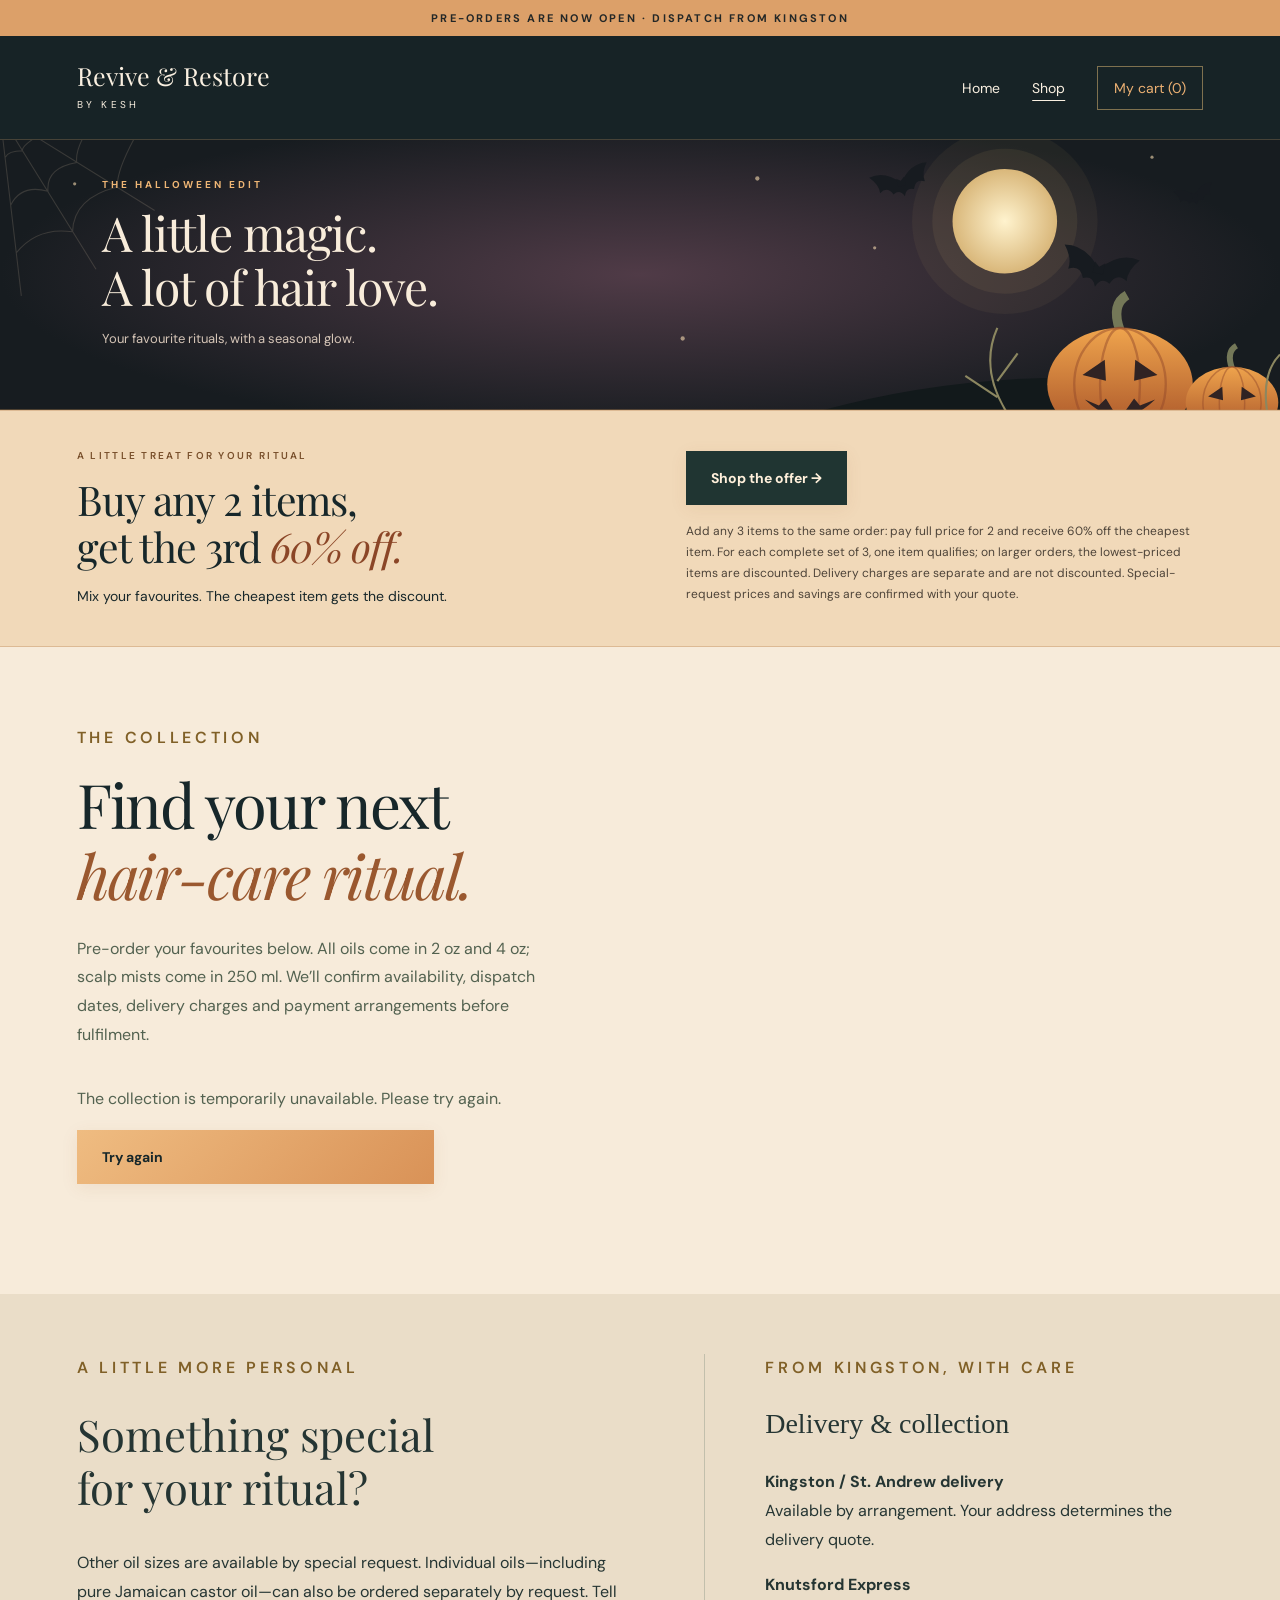
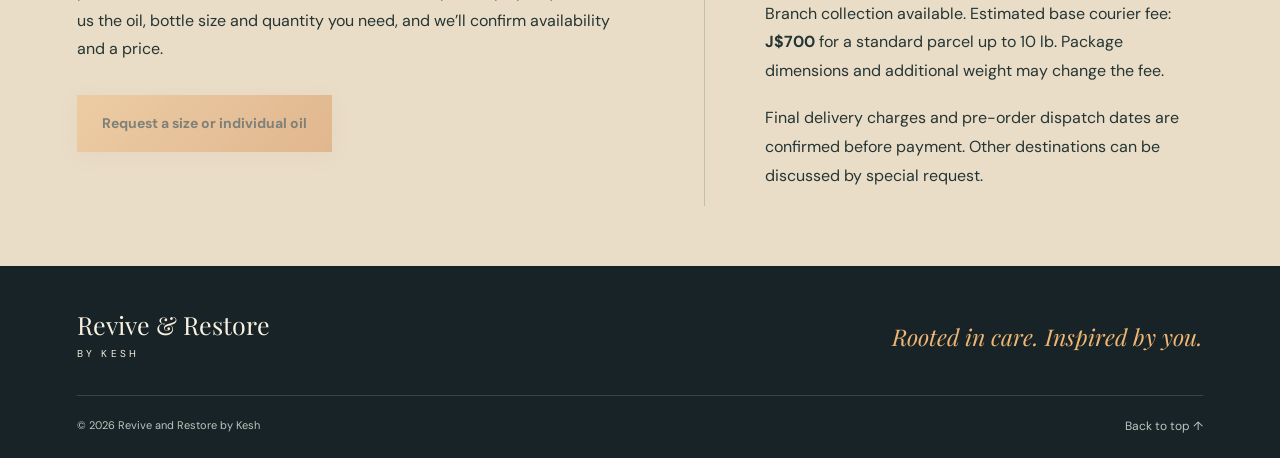
==== commit f4e3377c: "Add buy two get third 60 percent off promotion and automatic savings" ====
--- a/shop.html
+++ b/shop.html
@@ -7,17 +7,18 @@
 <title>Revive &amp; Restore by Kesh — Shop the Collection</title>
 <link rel="icon" href="favicon.svg" type="image/svg+xml">
 <link rel="stylesheet" href="style.css?v=2"><link rel="stylesheet" href="shop.css?v=3">
-<link rel="stylesheet" href="pages.css?v=3">
+<link rel="stylesheet" href="pages.css?v=4">
 </head>
 <body id="top" class="shop-page">
 <div class="topline">PRE-ORDERS ARE NOW OPEN · DISPATCH FROM KINGSTON</div>
 <header class="header"><a class="brand" href="./" aria-label="Revive and Restore by Kesh home">Revive &amp; Restore<small>BY KESH</small></a><nav class="nav" aria-label="Main navigation"><a href="./">Home</a><a href="shop.html" aria-current="page">Shop</a><button id="open-cart" class="cart-button">My cart (<span id="cart-count">0</span>)</button></nav></header>
 <main>
 <section class="halloween-banner" aria-label="Halloween at Revive and Restore"><div><p class="season-label">THE HALLOWEEN EDIT</p><h2>A little magic.<br>A lot of hair love.</h2><p>Your favourite rituals, with a seasonal glow.</p></div></section>
+<section class="promotion-banner" aria-labelledby="promotion-title"><div><p class="eyebrow">A LITTLE TREAT FOR YOUR RITUAL</p><h2 id="promotion-title">Buy any 2 items,<br>get the 3rd <em>60% off.</em></h2><p class="promotion-lead">Mix your favourites. The cheapest item gets the discount.</p></div><div class="promotion-details"><a class="button" href="shop.html#collection">Shop the offer &rarr;</a><p class="promotion-terms">Add any 3 items to the same order: pay full price for 2 and receive 60% off the cheapest item. For each complete set of 3, one item qualifies; on larger orders, the lowest-priced items are discounted. Delivery charges are separate and are not discounted. Special-request prices and savings are confirmed with your quote.</p></div></section>
 <section class="collection shop" id="collection" aria-labelledby="collection-title"><div class="collection-heading"><p class="eyebrow">THE COLLECTION</p><h1 id="collection-title">Find your next<br><em>hair-care ritual.</em></h1><p>Pre-order your favourites below. All oils come in 2 oz and 4 oz; scalp mists come in 250 ml. We’ll confirm availability, dispatch dates, delivery charges and payment arrangements before fulfilment.</p></div><p id="shop-status" class="shop-status" role="status">Loading the collection…</p><div id="products" class="product-grid"></div></section>
 <section class="request-section" id="special-requests"><div><p class="eyebrow">A LITTLE MORE PERSONAL</p><h2>Something special<br>for your ritual?</h2><p>Other oil sizes are available by special request. Individual oils—including pure Jamaican castor oil—can also be ordered separately by request. Tell us the oil, bottle size and quantity you need, and we’ll confirm availability and a price.</p><button class="button" id="special-request">Request a size or individual oil</button></div><div class="delivery-panel"><p class="eyebrow">FROM KINGSTON, WITH CARE</p><h3>Delivery &amp; collection</h3><p><strong>Kingston / St. Andrew delivery</strong><br>Available by arrangement. Your address determines the delivery quote.</p><p><strong>Knutsford Express</strong><br>Branch collection available. Estimated base courier fee: <strong>J$700</strong> for a standard parcel up to 10 lb. Package dimensions and additional weight may change the fee.</p><p class="checkout-note">Final delivery charges and pre-order dispatch dates are confirmed before payment. Other destinations can be discussed by special request.</p></div></section></main>
 <footer class="footer"><div class="footer-top"><a class="brand" href="./">Revive &amp; Restore<small>BY KESH</small></a><p>Rooted in care. Inspired by you.</p></div><div class="footer-bottom"><span>© 2026 Revive and Restore by Kesh</span><a href="#top">Back to top ↑</a></div></footer>
-<dialog class="shop-dialog" id="cart-dialog" aria-labelledby="cart-title"><div class="dialog-head"><h2 id="cart-title">My cart</h2><button class="close-dialog" data-close aria-label="Close cart">×</button></div><div id="cart-items"></div><div class="summary-row"><span>Subtotal</span><strong id="cart-subtotal">J$0.00</strong></div><p class="checkout-note">Delivery is calculated or confirmed at checkout.</p><button class="button" id="checkout-start">Checkout</button></dialog>
-<dialog class="shop-dialog" id="checkout-dialog" aria-labelledby="checkout-title"><div class="dialog-head"><h2 id="checkout-title">Pre-order checkout</h2><button class="close-dialog" data-close aria-label="Close checkout">×</button></div><div id="confirmation" hidden></div><form id="checkout-form"><fieldset id="checkout-fields"><div class="checkout-grid"><label>Full name<input name="name" autocomplete="name" required maxlength="100"></label><label>Phone / WhatsApp<input name="phone" type="tel" autocomplete="tel" required maxlength="35"></label><label class="wide">Email (optional)<input name="email" type="email" autocomplete="email" maxlength="150"></label><label class="wide">Delivery address or Knutsford branch<textarea name="address" autocomplete="street-address" required maxlength="500" rows="2"></textarea></label><label>Parish<select name="parish" required><option value="">Select parish</option><option>Kingston</option><option>St. Andrew</option><option>St. Thomas</option><option>Portland</option><option>St. Mary</option><option>St. Ann</option><option>Trelawny</option><option>St. James</option><option>Hanover</option><option>Westmoreland</option><option>St. Elizabeth</option><option>Manchester</option><option>Clarendon</option><option>St. Catherine</option></select></label><label>Delivery option<select id="delivery" name="delivery" required></select></label><label class="wide">Payment method<select id="payment" name="payment" required><option value="cod">Cash on delivery</option><option value="bank">Bank transfer</option></select></label><label class="wide"><span id="notes-label">Order notes or special requests (optional)</span><textarea id="order-notes" name="notes" maxlength="500" rows="2"></textarea></label></div><div class="trap" aria-hidden="true"><label>Website<input name="website" tabindex="-1" autocomplete="off"></label></div><p class="checkout-note" id="delivery-note"></p><p class="checkout-note" id="bank-note" hidden></p><div class="summary-row"><span>Items</span><strong id="checkout-subtotal"></strong></div><div class="summary-row"><span>Delivery</span><strong id="delivery-charge"></strong></div><div class="summary-row total"><span>Estimated total</span><strong id="checkout-total"></strong></div><div class="consent"><label><input required type="checkbox"> <span>I understand this is a pre-order or special request. Dispatch dates, availability and final charges will be confirmed. Revive & Restore will use my contact and delivery details to confirm and fulfil my order. Payment and delivery are confirmed manually.</span></label></div><button class="button" type="submit" id="place-order">Send pre-order request</button></fieldset><p id="checkout-error" class="error" role="alert"></p></form></dialog><script src="shop.js?v=4" defer></script>
+<dialog class="shop-dialog" id="cart-dialog" aria-labelledby="cart-title"><div class="dialog-head"><h2 id="cart-title">My cart</h2><button class="close-dialog" data-close aria-label="Close cart">×</button></div><div id="cart-items"></div><div class="summary-row"><span>Subtotal</span><strong id="cart-subtotal">J$0.00</strong></div><div class="summary-row promotion-saving"><span>60% off promotion</span><strong id="cart-discount"></strong></div><div class="summary-row total"><span>Items total after savings</span><strong id="cart-total"></strong></div><p id="cart-promotion" class="checkout-note" role="status"></p><p class="checkout-note">Delivery is calculated or confirmed at checkout.</p><button class="button" id="checkout-start">Checkout</button></dialog>
+<dialog class="shop-dialog" id="checkout-dialog" aria-labelledby="checkout-title"><div class="dialog-head"><h2 id="checkout-title">Pre-order checkout</h2><button class="close-dialog" data-close aria-label="Close checkout">×</button></div><div id="confirmation" hidden></div><form id="checkout-form"><fieldset id="checkout-fields"><div class="checkout-grid"><label>Full name<input name="name" autocomplete="name" required maxlength="100"></label><label>Phone / WhatsApp<input name="phone" type="tel" autocomplete="tel" required maxlength="35"></label><label class="wide">Email (optional)<input name="email" type="email" autocomplete="email" maxlength="150"></label><label class="wide">Delivery address or Knutsford branch<textarea name="address" autocomplete="street-address" required maxlength="500" rows="2"></textarea></label><label>Parish<select name="parish" required><option value="">Select parish</option><option>Kingston</option><option>St. Andrew</option><option>St. Thomas</option><option>Portland</option><option>St. Mary</option><option>St. Ann</option><option>Trelawny</option><option>St. James</option><option>Hanover</option><option>Westmoreland</option><option>St. Elizabeth</option><option>Manchester</option><option>Clarendon</option><option>St. Catherine</option></select></label><label>Delivery option<select id="delivery" name="delivery" required></select></label><label class="wide">Payment method<select id="payment" name="payment" required><option value="cod">Cash on delivery</option><option value="bank">Bank transfer</option></select></label><label class="wide"><span id="notes-label">Order notes or special requests (optional)</span><textarea id="order-notes" name="notes" maxlength="500" rows="2"></textarea></label></div><div class="trap" aria-hidden="true"><label>Website<input name="website" tabindex="-1" autocomplete="off"></label></div><p class="checkout-note" id="delivery-note"></p><p class="checkout-note" id="bank-note" hidden></p><div class="summary-row"><span>Items</span><strong id="checkout-subtotal"></strong></div><div class="summary-row promotion-saving"><span>60% off promotion</span><strong id="checkout-discount"></strong></div><div class="summary-row"><span>Delivery</span><strong id="delivery-charge"></strong></div><div class="summary-row total"><span>Estimated total</span><strong id="checkout-total"></strong></div><div class="consent"><label><input required type="checkbox"> <span>I understand this is a pre-order or special request. Dispatch dates, availability and final charges will be confirmed. Revive & Restore will use my contact and delivery details to confirm and fulfil my order. Payment and delivery are confirmed manually.</span></label></div><button class="button" type="submit" id="place-order">Send pre-order request</button></fieldset><p id="checkout-error" class="error" role="alert"></p></form></dialog><script src="shop.js?v=5" defer></script>
 </body></html>
 
--- a/pages.css
+++ b/pages.css
@@ -12,3 +12,5 @@
 @media(max-width:800px){.halloween-banner{min-height:250px;background-position:60% center;padding:32px 7%}.halloween-banner>div{max-width:58%}.halloween-banner h2{font-size:34px}.halloween-banner p:last-child{line-height:1.6;max-width:230px}}
 @media(max-width:480px){.halloween-banner{min-height:250px;background-position:63% center;background-size:auto 250px}.halloween-banner>div{max-width:65%}.halloween-banner h2{font-size:30px}.halloween-banner .season-label{font-size:9px;letter-spacing:.2em}.halloween-banner p:last-child{max-width:175px;font-size:12px}}
 @media(max-width:480px){.halloween-banner{background-position:right center}.halloween-banner:before{content:"";position:absolute;inset:0;background:linear-gradient(90deg,#171c20 0%,#171c20e6 35%,transparent 82%)}.halloween-banner>div{z-index:1}}
+
+.promotion-banner{padding:38px 6%;display:grid;grid-template-columns:1.1fr 1fr;gap:40px;align-items:center;background:#f1d9b9;border-block:1px solid #bd895c66;color:#17272a}.promotion-banner .eyebrow{color:#79502c;margin-bottom:14px;font-size:10px}.promotion-banner h2{font:400 clamp(29px,3.2vw,43px)/1.15 'Playfair Display',Georgia,serif;margin-bottom:15px;letter-spacing:-.025em}.promotion-banner h2 em{color:#8b4627}.promotion-lead{font-size:14px;line-height:1.6;margin:0}.promotion-terms{font-size:12px;line-height:1.75;margin:16px 0 0;color:#4e4439}.promotion-banner .button{background:#203532;color:#fff0db}.promotion-saving{color:#785022}.shop-page .promotion-banner{margin-bottom:12px}@media(max-width:650px){.promotion-banner{grid-template-columns:1fr;gap:22px;padding:30px 7%}}
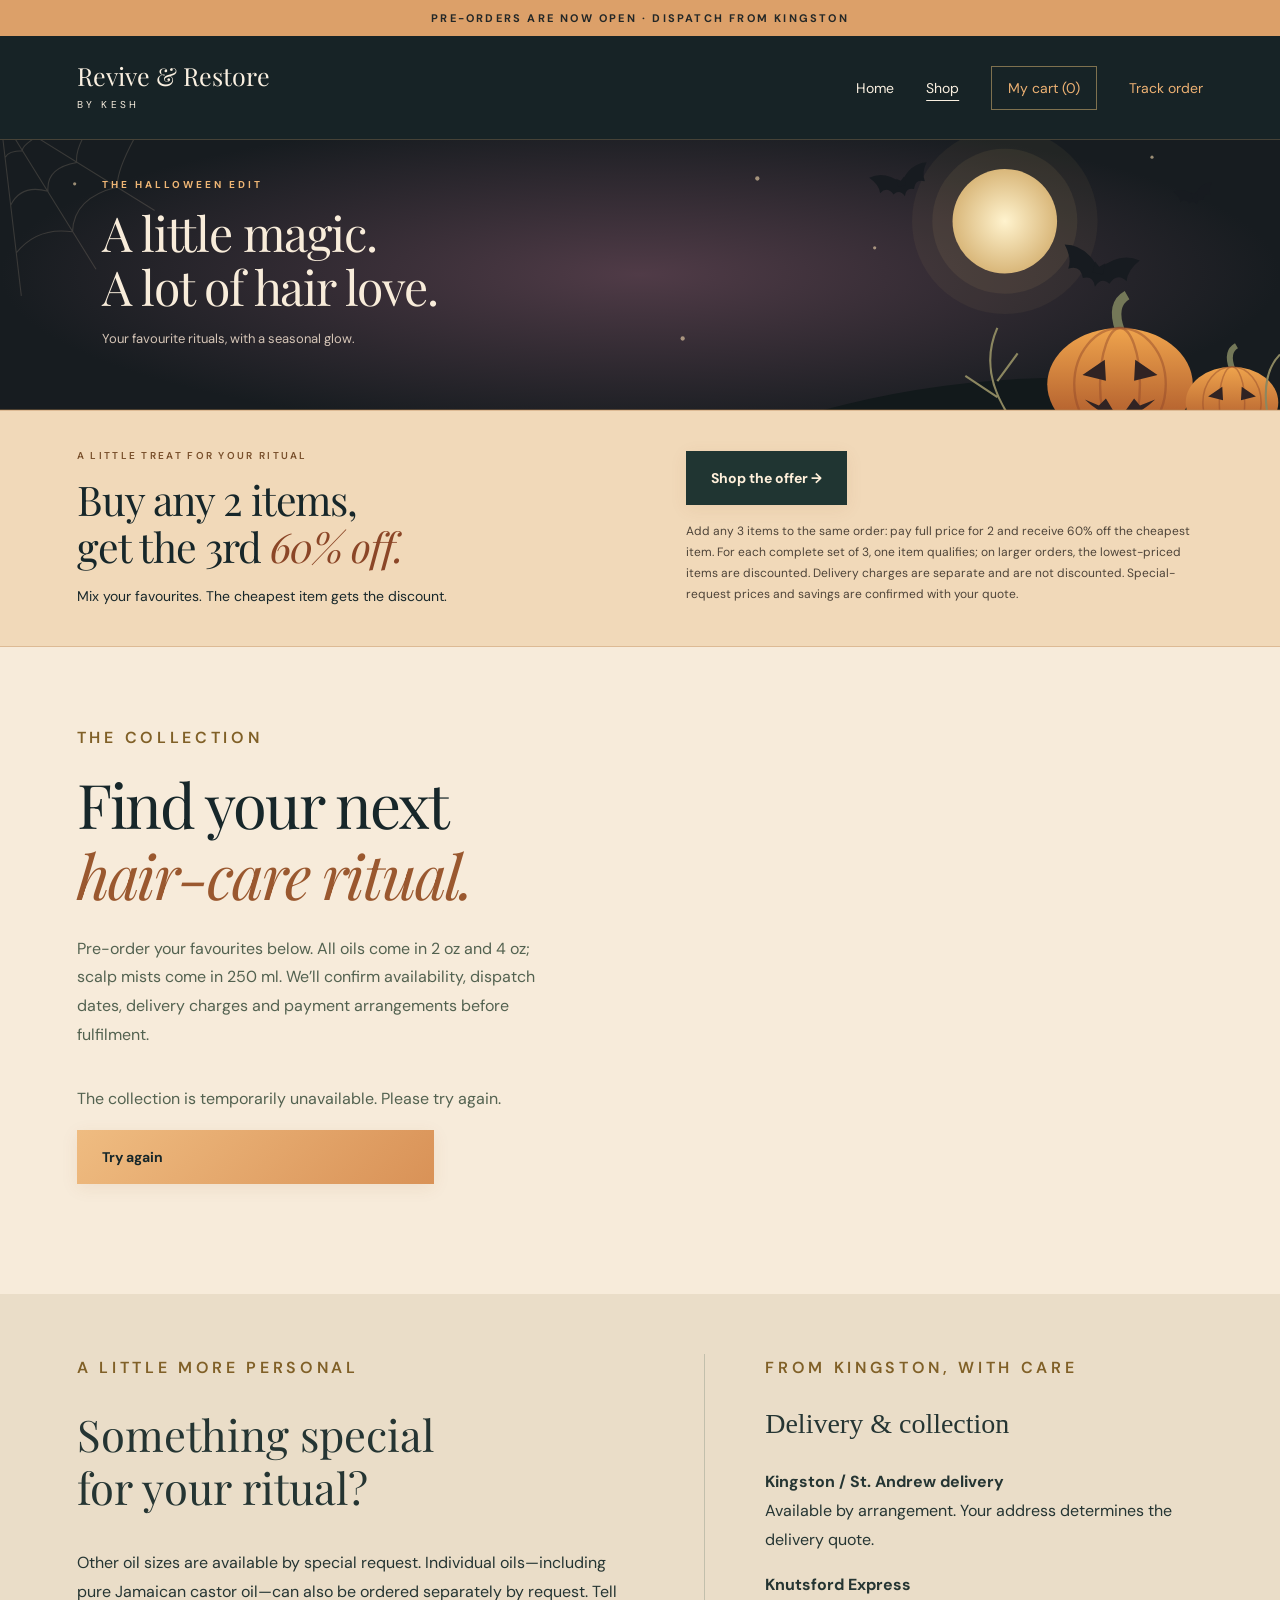
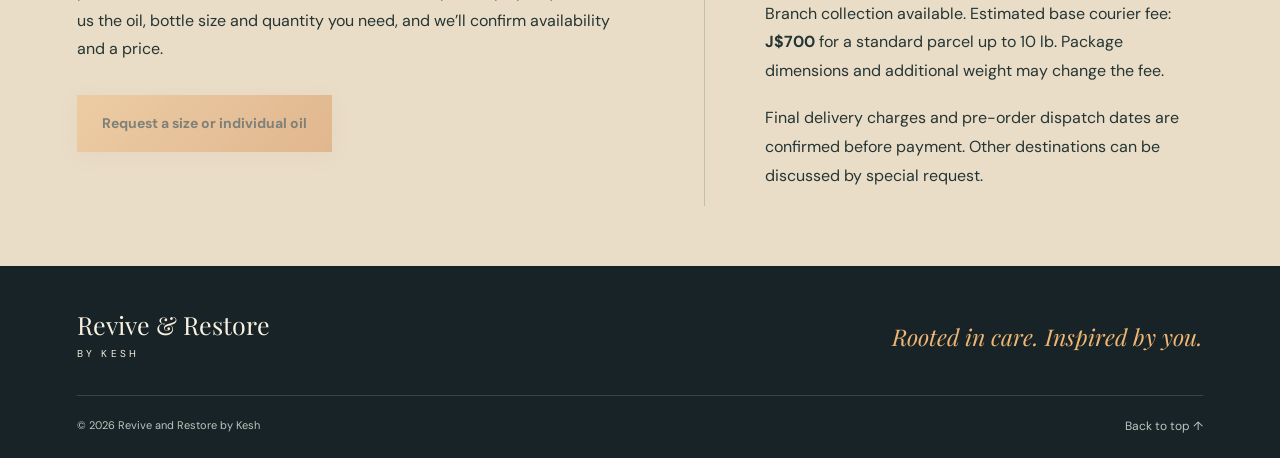
==== commit 0d09a591: "Add customer order tracking and delivery status links" ====
--- a/shop.html
+++ b/shop.html
@@ -11,7 +11,7 @@
 </head>
 <body id="top" class="shop-page">
 <div class="topline">PRE-ORDERS ARE NOW OPEN · DISPATCH FROM KINGSTON</div>
-<header class="header"><a class="brand" href="./" aria-label="Revive and Restore by Kesh home">Revive &amp; Restore<small>BY KESH</small></a><nav class="nav" aria-label="Main navigation"><a href="./">Home</a><a href="shop.html" aria-current="page">Shop</a><button id="open-cart" class="cart-button">My cart (<span id="cart-count">0</span>)</button></nav></header>
+<header class="header"><a class="brand" href="./" aria-label="Revive and Restore by Kesh home">Revive &amp; Restore<small>BY KESH</small></a><nav class="nav" aria-label="Main navigation"><a href="./">Home</a><a href="shop.html" aria-current="page">Shop</a><button id="open-cart" class="cart-button">My cart (<span id="cart-count">0</span>)</button><a href="https://revive-restore-shop-service.silver-tune-8563.chatgpt.site/track">Track order</a></nav></header>
 <main>
 <section class="halloween-banner" aria-label="Halloween at Revive and Restore"><div><p class="season-label">THE HALLOWEEN EDIT</p><h2>A little magic.<br>A lot of hair love.</h2><p>Your favourite rituals, with a seasonal glow.</p></div></section>
 <section class="promotion-banner" aria-labelledby="promotion-title"><div><p class="eyebrow">A LITTLE TREAT FOR YOUR RITUAL</p><h2 id="promotion-title">Buy any 2 items,<br>get the 3rd <em>60% off.</em></h2><p class="promotion-lead">Mix your favourites. The cheapest item gets the discount.</p></div><div class="promotion-details"><a class="button" href="shop.html#collection">Shop the offer &rarr;</a><p class="promotion-terms">Add any 3 items to the same order: pay full price for 2 and receive 60% off the cheapest item. For each complete set of 3, one item qualifies; on larger orders, the lowest-priced items are discounted. Delivery charges are separate and are not discounted. Special-request prices and savings are confirmed with your quote.</p></div></section>
@@ -19,6 +19,7 @@
 <section class="request-section" id="special-requests"><div><p class="eyebrow">A LITTLE MORE PERSONAL</p><h2>Something special<br>for your ritual?</h2><p>Other oil sizes are available by special request. Individual oils—including pure Jamaican castor oil—can also be ordered separately by request. Tell us the oil, bottle size and quantity you need, and we’ll confirm availability and a price.</p><button class="button" id="special-request">Request a size or individual oil</button></div><div class="delivery-panel"><p class="eyebrow">FROM KINGSTON, WITH CARE</p><h3>Delivery &amp; collection</h3><p><strong>Kingston / St. Andrew delivery</strong><br>Available by arrangement. Your address determines the delivery quote.</p><p><strong>Knutsford Express</strong><br>Branch collection available. Estimated base courier fee: <strong>J$700</strong> for a standard parcel up to 10 lb. Package dimensions and additional weight may change the fee.</p><p class="checkout-note">Final delivery charges and pre-order dispatch dates are confirmed before payment. Other destinations can be discussed by special request.</p></div></section></main>
 <footer class="footer"><div class="footer-top"><a class="brand" href="./">Revive &amp; Restore<small>BY KESH</small></a><p>Rooted in care. Inspired by you.</p></div><div class="footer-bottom"><span>© 2026 Revive and Restore by Kesh</span><a href="#top">Back to top ↑</a></div></footer>
 <dialog class="shop-dialog" id="cart-dialog" aria-labelledby="cart-title"><div class="dialog-head"><h2 id="cart-title">My cart</h2><button class="close-dialog" data-close aria-label="Close cart">×</button></div><div id="cart-items"></div><div class="summary-row"><span>Subtotal</span><strong id="cart-subtotal">J$0.00</strong></div><div class="summary-row promotion-saving"><span>60% off promotion</span><strong id="cart-discount"></strong></div><div class="summary-row total"><span>Items total after savings</span><strong id="cart-total"></strong></div><p id="cart-promotion" class="checkout-note" role="status"></p><p class="checkout-note">Delivery is calculated or confirmed at checkout.</p><button class="button" id="checkout-start">Checkout</button></dialog>
-<dialog class="shop-dialog" id="checkout-dialog" aria-labelledby="checkout-title"><div class="dialog-head"><h2 id="checkout-title">Pre-order checkout</h2><button class="close-dialog" data-close aria-label="Close checkout">×</button></div><div id="confirmation" hidden></div><form id="checkout-form"><fieldset id="checkout-fields"><div class="checkout-grid"><label>Full name<input name="name" autocomplete="name" required maxlength="100"></label><label>Phone / WhatsApp<input name="phone" type="tel" autocomplete="tel" required maxlength="35"></label><label class="wide">Email (optional)<input name="email" type="email" autocomplete="email" maxlength="150"></label><label class="wide">Delivery address or Knutsford branch<textarea name="address" autocomplete="street-address" required maxlength="500" rows="2"></textarea></label><label>Parish<select name="parish" required><option value="">Select parish</option><option>Kingston</option><option>St. Andrew</option><option>St. Thomas</option><option>Portland</option><option>St. Mary</option><option>St. Ann</option><option>Trelawny</option><option>St. James</option><option>Hanover</option><option>Westmoreland</option><option>St. Elizabeth</option><option>Manchester</option><option>Clarendon</option><option>St. Catherine</option></select></label><label>Delivery option<select id="delivery" name="delivery" required></select></label><label class="wide">Payment method<select id="payment" name="payment" required><option value="cod">Cash on delivery</option><option value="bank">Bank transfer</option></select></label><label class="wide"><span id="notes-label">Order notes or special requests (optional)</span><textarea id="order-notes" name="notes" maxlength="500" rows="2"></textarea></label></div><div class="trap" aria-hidden="true"><label>Website<input name="website" tabindex="-1" autocomplete="off"></label></div><p class="checkout-note" id="delivery-note"></p><p class="checkout-note" id="bank-note" hidden></p><div class="summary-row"><span>Items</span><strong id="checkout-subtotal"></strong></div><div class="summary-row promotion-saving"><span>60% off promotion</span><strong id="checkout-discount"></strong></div><div class="summary-row"><span>Delivery</span><strong id="delivery-charge"></strong></div><div class="summary-row total"><span>Estimated total</span><strong id="checkout-total"></strong></div><div class="consent"><label><input required type="checkbox"> <span>I understand this is a pre-order or special request. Dispatch dates, availability and final charges will be confirmed. Revive & Restore will use my contact and delivery details to confirm and fulfil my order. Payment and delivery are confirmed manually.</span></label></div><button class="button" type="submit" id="place-order">Send pre-order request</button></fieldset><p id="checkout-error" class="error" role="alert"></p></form></dialog><script src="shop.js?v=5" defer></script>
+<dialog class="shop-dialog" id="checkout-dialog" aria-labelledby="checkout-title"><div class="dialog-head"><h2 id="checkout-title">Pre-order checkout</h2><button class="close-dialog" data-close aria-label="Close checkout">×</button></div><div id="confirmation" hidden></div><form id="checkout-form"><fieldset id="checkout-fields"><div class="checkout-grid"><label>Full name<input name="name" autocomplete="name" required maxlength="100"></label><label>Phone / WhatsApp<input name="phone" type="tel" autocomplete="tel" required maxlength="35"></label><label class="wide">Email (optional)<input name="email" type="email" autocomplete="email" maxlength="150"></label><label class="wide">Delivery address or Knutsford branch<textarea name="address" autocomplete="street-address" required maxlength="500" rows="2"></textarea></label><label>Parish<select name="parish" required><option value="">Select parish</option><option>Kingston</option><option>St. Andrew</option><option>St. Thomas</option><option>Portland</option><option>St. Mary</option><option>St. Ann</option><option>Trelawny</option><option>St. James</option><option>Hanover</option><option>Westmoreland</option><option>St. Elizabeth</option><option>Manchester</option><option>Clarendon</option><option>St. Catherine</option></select></label><label>Delivery option<select id="delivery" name="delivery" required></select></label><label class="wide">Payment method<select id="payment" name="payment" required><option value="cod">Cash on delivery</option><option value="bank">Bank transfer</option></select></label><label class="wide"><span id="notes-label">Order notes or special requests (optional)</span><textarea id="order-notes" name="notes" maxlength="500" rows="2"></textarea></label></div><div class="trap" aria-hidden="true"><label>Website<input name="website" tabindex="-1" autocomplete="off"></label></div><p class="checkout-note" id="delivery-note"></p><p class="checkout-note" id="bank-note" hidden></p><div class="summary-row"><span>Items</span><strong id="checkout-subtotal"></strong></div><div class="summary-row promotion-saving"><span>60% off promotion</span><strong id="checkout-discount"></strong></div><div class="summary-row"><span>Delivery</span><strong id="delivery-charge"></strong></div><div class="summary-row total"><span>Estimated total</span><strong id="checkout-total"></strong></div><div class="consent"><label><input required type="checkbox"> <span>I understand this is a pre-order or special request. Dispatch dates, availability and final charges will be confirmed. Revive & Restore will use my contact and delivery details to confirm and fulfil my order. Payment and delivery are confirmed manually.</span></label></div><button class="button" type="submit" id="place-order">Send pre-order request</button></fieldset><p id="checkout-error" class="error" role="alert"></p></form></dialog><script src="shop.js?v=6" defer></script>
 </body></html>
 
+
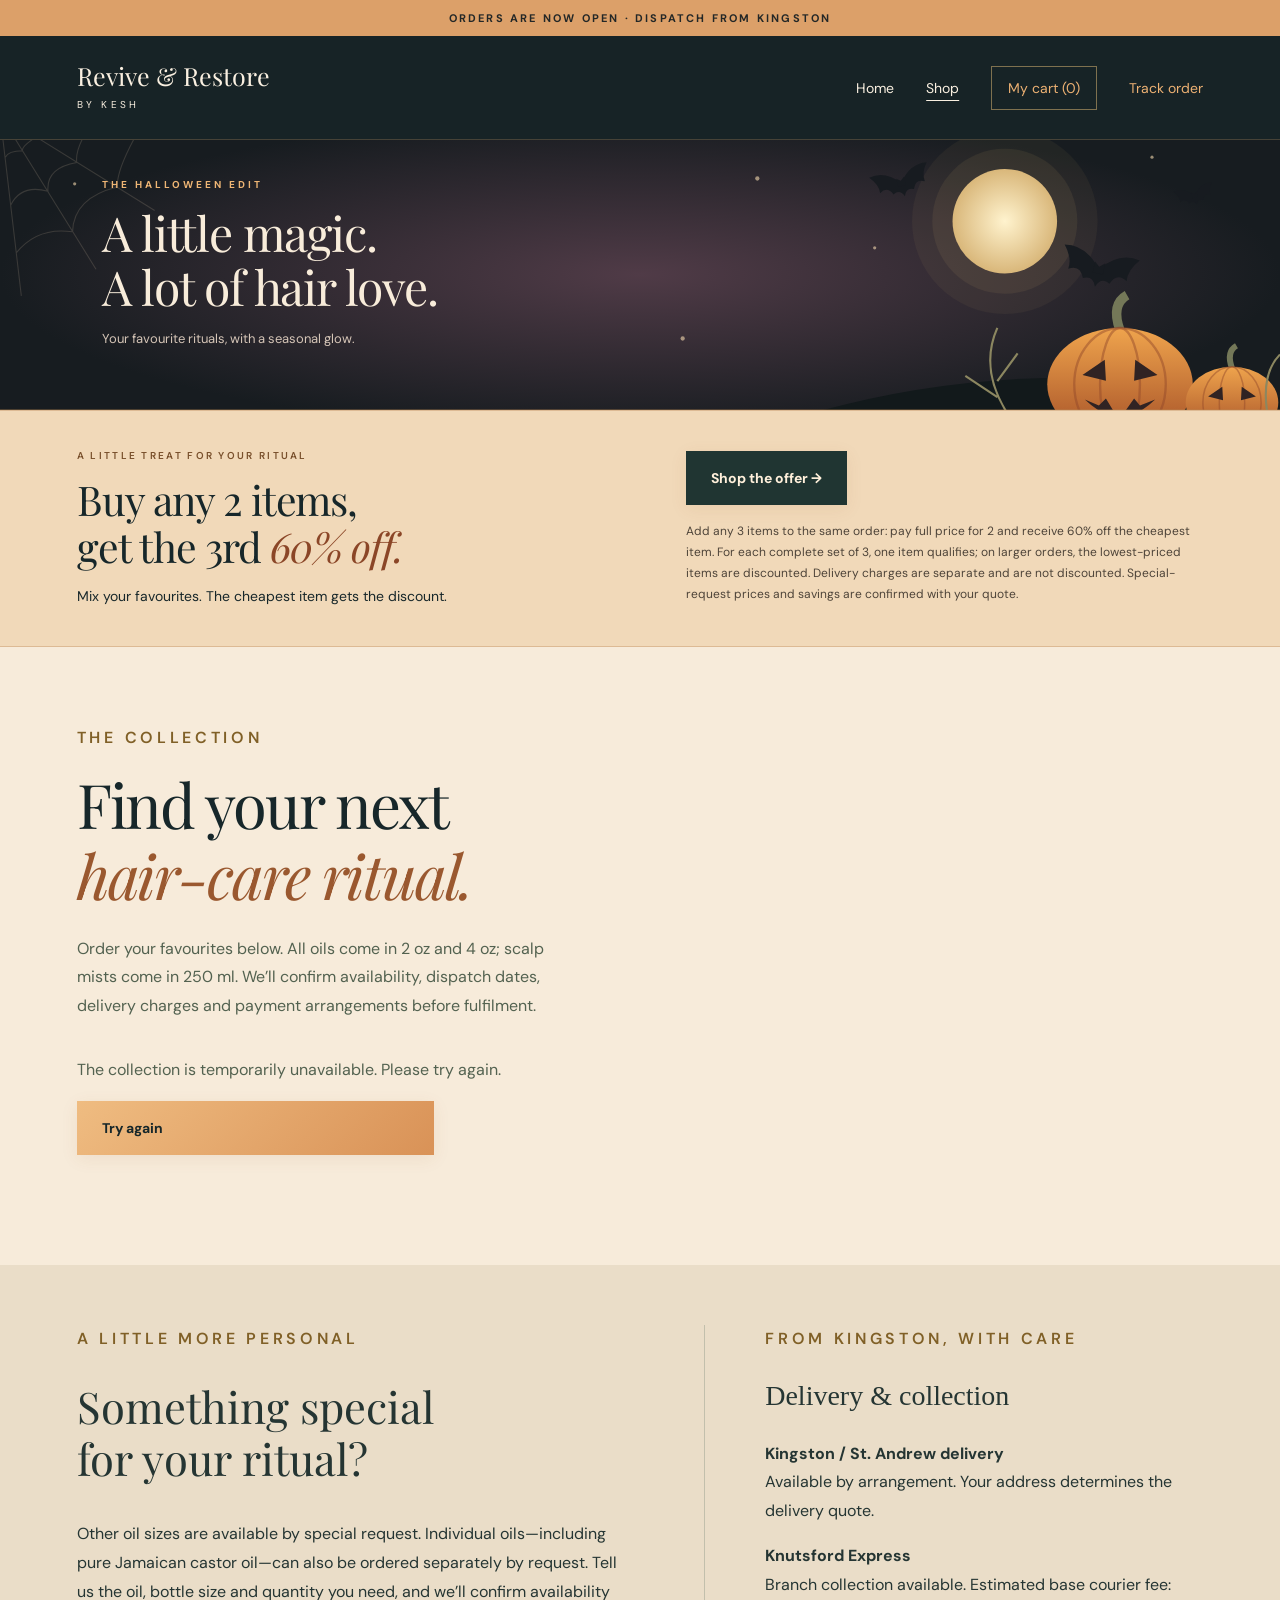
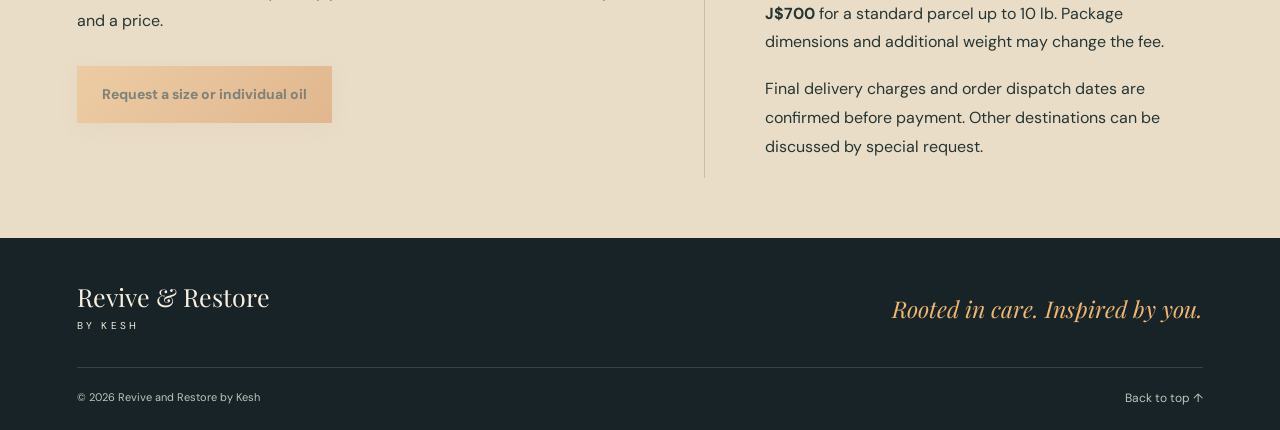
==== commit 96fe14d6: "Replace pre-order messaging with open orders; preserve made-to-order availability" ====
--- a/shop.html
+++ b/shop.html
@@ -3,23 +3,23 @@
 <head>
 <meta charset="utf-8"><meta name="viewport" content="width=device-width,initial-scale=1">
 <meta name="theme-color" content="#102f26">
-<meta name="description" content="Meet your next hair-care ritual. Revive and Restore by Kesh hair oils and scalp mists. Pre-orders are now open. Prices in JMD.">
+<meta name="description" content="Meet your next hair-care ritual. Revive and Restore by Kesh hair oils and scalp mists. Orders are now open. Prices in JMD.">
 <title>Revive &amp; Restore by Kesh — Shop the Collection</title>
 <link rel="icon" href="favicon.svg" type="image/svg+xml">
 <link rel="stylesheet" href="style.css?v=2"><link rel="stylesheet" href="shop.css?v=3">
 <link rel="stylesheet" href="pages.css?v=4">
 </head>
 <body id="top" class="shop-page">
-<div class="topline">PRE-ORDERS ARE NOW OPEN · DISPATCH FROM KINGSTON</div>
+<div class="topline">ORDERS ARE NOW OPEN · DISPATCH FROM KINGSTON</div>
 <header class="header"><a class="brand" href="./" aria-label="Revive and Restore by Kesh home">Revive &amp; Restore<small>BY KESH</small></a><nav class="nav" aria-label="Main navigation"><a href="./">Home</a><a href="shop.html" aria-current="page">Shop</a><button id="open-cart" class="cart-button">My cart (<span id="cart-count">0</span>)</button><a href="https://revive-restore-shop-service.silver-tune-8563.chatgpt.site/track">Track order</a></nav></header>
 <main>
 <section class="halloween-banner" aria-label="Halloween at Revive and Restore"><div><p class="season-label">THE HALLOWEEN EDIT</p><h2>A little magic.<br>A lot of hair love.</h2><p>Your favourite rituals, with a seasonal glow.</p></div></section>
 <section class="promotion-banner" aria-labelledby="promotion-title"><div><p class="eyebrow">A LITTLE TREAT FOR YOUR RITUAL</p><h2 id="promotion-title">Buy any 2 items,<br>get the 3rd <em>60% off.</em></h2><p class="promotion-lead">Mix your favourites. The cheapest item gets the discount.</p></div><div class="promotion-details"><a class="button" href="shop.html#collection">Shop the offer &rarr;</a><p class="promotion-terms">Add any 3 items to the same order: pay full price for 2 and receive 60% off the cheapest item. For each complete set of 3, one item qualifies; on larger orders, the lowest-priced items are discounted. Delivery charges are separate and are not discounted. Special-request prices and savings are confirmed with your quote.</p></div></section>
-<section class="collection shop" id="collection" aria-labelledby="collection-title"><div class="collection-heading"><p class="eyebrow">THE COLLECTION</p><h1 id="collection-title">Find your next<br><em>hair-care ritual.</em></h1><p>Pre-order your favourites below. All oils come in 2 oz and 4 oz; scalp mists come in 250 ml. We’ll confirm availability, dispatch dates, delivery charges and payment arrangements before fulfilment.</p></div><p id="shop-status" class="shop-status" role="status">Loading the collection…</p><div id="products" class="product-grid"></div></section>
-<section class="request-section" id="special-requests"><div><p class="eyebrow">A LITTLE MORE PERSONAL</p><h2>Something special<br>for your ritual?</h2><p>Other oil sizes are available by special request. Individual oils—including pure Jamaican castor oil—can also be ordered separately by request. Tell us the oil, bottle size and quantity you need, and we’ll confirm availability and a price.</p><button class="button" id="special-request">Request a size or individual oil</button></div><div class="delivery-panel"><p class="eyebrow">FROM KINGSTON, WITH CARE</p><h3>Delivery &amp; collection</h3><p><strong>Kingston / St. Andrew delivery</strong><br>Available by arrangement. Your address determines the delivery quote.</p><p><strong>Knutsford Express</strong><br>Branch collection available. Estimated base courier fee: <strong>J$700</strong> for a standard parcel up to 10 lb. Package dimensions and additional weight may change the fee.</p><p class="checkout-note">Final delivery charges and pre-order dispatch dates are confirmed before payment. Other destinations can be discussed by special request.</p></div></section></main>
+<section class="collection shop" id="collection" aria-labelledby="collection-title"><div class="collection-heading"><p class="eyebrow">THE COLLECTION</p><h1 id="collection-title">Find your next<br><em>hair-care ritual.</em></h1><p>Order your favourites below. All oils come in 2 oz and 4 oz; scalp mists come in 250 ml. We’ll confirm availability, dispatch dates, delivery charges and payment arrangements before fulfilment.</p></div><p id="shop-status" class="shop-status" role="status">Loading the collection…</p><div id="products" class="product-grid"></div></section>
+<section class="request-section" id="special-requests"><div><p class="eyebrow">A LITTLE MORE PERSONAL</p><h2>Something special<br>for your ritual?</h2><p>Other oil sizes are available by special request. Individual oils—including pure Jamaican castor oil—can also be ordered separately by request. Tell us the oil, bottle size and quantity you need, and we’ll confirm availability and a price.</p><button class="button" id="special-request">Request a size or individual oil</button></div><div class="delivery-panel"><p class="eyebrow">FROM KINGSTON, WITH CARE</p><h3>Delivery &amp; collection</h3><p><strong>Kingston / St. Andrew delivery</strong><br>Available by arrangement. Your address determines the delivery quote.</p><p><strong>Knutsford Express</strong><br>Branch collection available. Estimated base courier fee: <strong>J$700</strong> for a standard parcel up to 10 lb. Package dimensions and additional weight may change the fee.</p><p class="checkout-note">Final delivery charges and order dispatch dates are confirmed before payment. Other destinations can be discussed by special request.</p></div></section></main>
 <footer class="footer"><div class="footer-top"><a class="brand" href="./">Revive &amp; Restore<small>BY KESH</small></a><p>Rooted in care. Inspired by you.</p></div><div class="footer-bottom"><span>© 2026 Revive and Restore by Kesh</span><a href="#top">Back to top ↑</a></div></footer>
 <dialog class="shop-dialog" id="cart-dialog" aria-labelledby="cart-title"><div class="dialog-head"><h2 id="cart-title">My cart</h2><button class="close-dialog" data-close aria-label="Close cart">×</button></div><div id="cart-items"></div><div class="summary-row"><span>Subtotal</span><strong id="cart-subtotal">J$0.00</strong></div><div class="summary-row promotion-saving"><span>60% off promotion</span><strong id="cart-discount"></strong></div><div class="summary-row total"><span>Items total after savings</span><strong id="cart-total"></strong></div><p id="cart-promotion" class="checkout-note" role="status"></p><p class="checkout-note">Delivery is calculated or confirmed at checkout.</p><button class="button" id="checkout-start">Checkout</button></dialog>
-<dialog class="shop-dialog" id="checkout-dialog" aria-labelledby="checkout-title"><div class="dialog-head"><h2 id="checkout-title">Pre-order checkout</h2><button class="close-dialog" data-close aria-label="Close checkout">×</button></div><div id="confirmation" hidden></div><form id="checkout-form"><fieldset id="checkout-fields"><div class="checkout-grid"><label>Full name<input name="name" autocomplete="name" required maxlength="100"></label><label>Phone / WhatsApp<input name="phone" type="tel" autocomplete="tel" required maxlength="35"></label><label class="wide">Email (optional)<input name="email" type="email" autocomplete="email" maxlength="150"></label><label class="wide">Delivery address or Knutsford branch<textarea name="address" autocomplete="street-address" required maxlength="500" rows="2"></textarea></label><label>Parish<select name="parish" required><option value="">Select parish</option><option>Kingston</option><option>St. Andrew</option><option>St. Thomas</option><option>Portland</option><option>St. Mary</option><option>St. Ann</option><option>Trelawny</option><option>St. James</option><option>Hanover</option><option>Westmoreland</option><option>St. Elizabeth</option><option>Manchester</option><option>Clarendon</option><option>St. Catherine</option></select></label><label>Delivery option<select id="delivery" name="delivery" required></select></label><label class="wide">Payment method<select id="payment" name="payment" required><option value="cod">Cash on delivery</option><option value="bank">Bank transfer</option></select></label><label class="wide"><span id="notes-label">Order notes or special requests (optional)</span><textarea id="order-notes" name="notes" maxlength="500" rows="2"></textarea></label></div><div class="trap" aria-hidden="true"><label>Website<input name="website" tabindex="-1" autocomplete="off"></label></div><p class="checkout-note" id="delivery-note"></p><p class="checkout-note" id="bank-note" hidden></p><div class="summary-row"><span>Items</span><strong id="checkout-subtotal"></strong></div><div class="summary-row promotion-saving"><span>60% off promotion</span><strong id="checkout-discount"></strong></div><div class="summary-row"><span>Delivery</span><strong id="delivery-charge"></strong></div><div class="summary-row total"><span>Estimated total</span><strong id="checkout-total"></strong></div><div class="consent"><label><input required type="checkbox"> <span>I understand this is a pre-order or special request. Dispatch dates, availability and final charges will be confirmed. Revive & Restore will use my contact and delivery details to confirm and fulfil my order. Payment and delivery are confirmed manually.</span></label></div><button class="button" type="submit" id="place-order">Send pre-order request</button></fieldset><p id="checkout-error" class="error" role="alert"></p></form></dialog><script src="shop.js?v=6" defer></script>
+<dialog class="shop-dialog" id="checkout-dialog" aria-labelledby="checkout-title"><div class="dialog-head"><h2 id="checkout-title">Order checkout</h2><button class="close-dialog" data-close aria-label="Close checkout">×</button></div><div id="confirmation" hidden></div><form id="checkout-form"><fieldset id="checkout-fields"><div class="checkout-grid"><label>Full name<input name="name" autocomplete="name" required maxlength="100"></label><label>Phone / WhatsApp<input name="phone" type="tel" autocomplete="tel" required maxlength="35"></label><label class="wide">Email (optional)<input name="email" type="email" autocomplete="email" maxlength="150"></label><label class="wide">Delivery address or Knutsford branch<textarea name="address" autocomplete="street-address" required maxlength="500" rows="2"></textarea></label><label>Parish<select name="parish" required><option value="">Select parish</option><option>Kingston</option><option>St. Andrew</option><option>St. Thomas</option><option>Portland</option><option>St. Mary</option><option>St. Ann</option><option>Trelawny</option><option>St. James</option><option>Hanover</option><option>Westmoreland</option><option>St. Elizabeth</option><option>Manchester</option><option>Clarendon</option><option>St. Catherine</option></select></label><label>Delivery option<select id="delivery" name="delivery" required></select></label><label class="wide">Payment method<select id="payment" name="payment" required><option value="cod">Cash on delivery</option><option value="bank">Bank transfer</option></select></label><label class="wide"><span id="notes-label">Order notes or special requests (optional)</span><textarea id="order-notes" name="notes" maxlength="500" rows="2"></textarea></label></div><div class="trap" aria-hidden="true"><label>Website<input name="website" tabindex="-1" autocomplete="off"></label></div><p class="checkout-note" id="delivery-note"></p><p class="checkout-note" id="bank-note" hidden></p><div class="summary-row"><span>Items</span><strong id="checkout-subtotal"></strong></div><div class="summary-row promotion-saving"><span>60% off promotion</span><strong id="checkout-discount"></strong></div><div class="summary-row"><span>Delivery</span><strong id="delivery-charge"></strong></div><div class="summary-row total"><span>Estimated total</span><strong id="checkout-total"></strong></div><div class="consent"><label><input required type="checkbox"> <span>I understand this is a order or special request. Dispatch dates, availability and final charges will be confirmed. Revive & Restore will use my contact and delivery details to confirm and fulfil my order. Payment and delivery are confirmed manually.</span></label></div><button class="button" type="submit" id="place-order">Send order request</button></fieldset><p id="checkout-error" class="error" role="alert"></p></form></dialog><script src="shop.js?v=8" defer></script>
 </body></html>
 
 
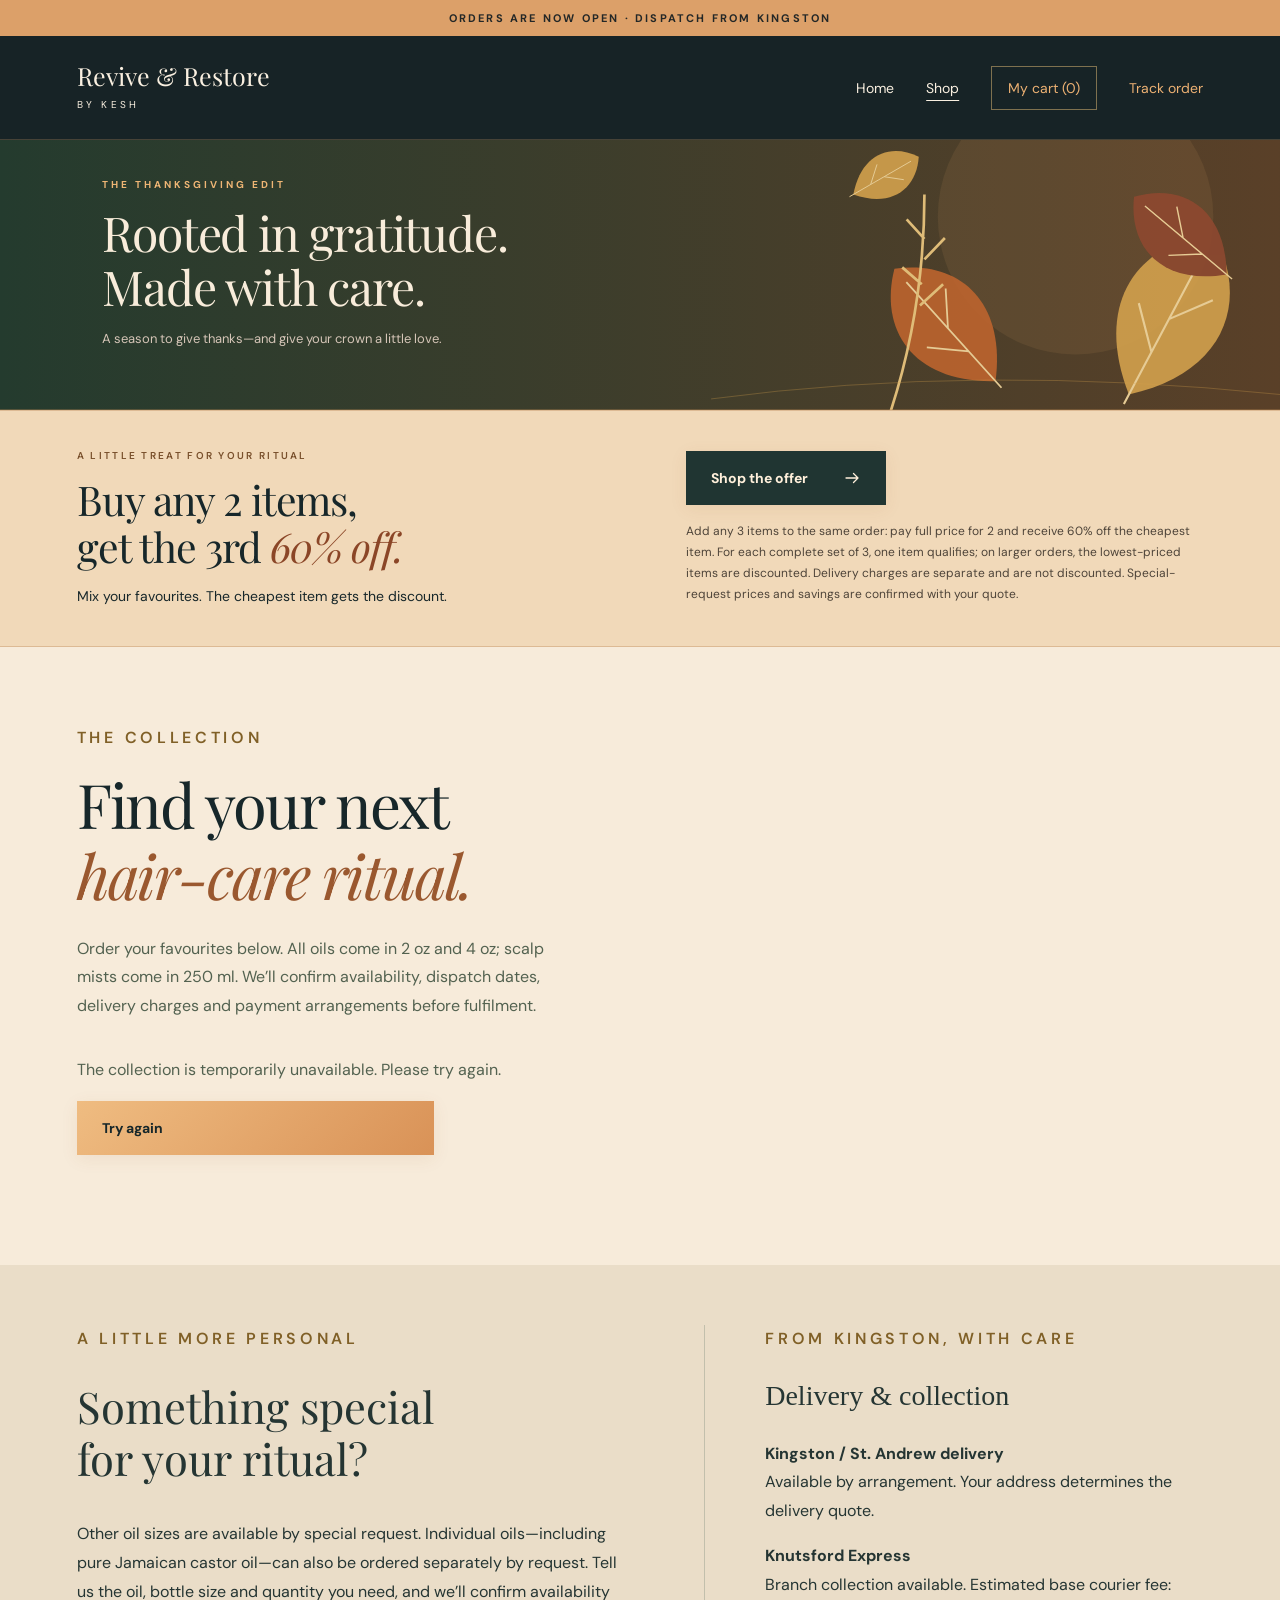
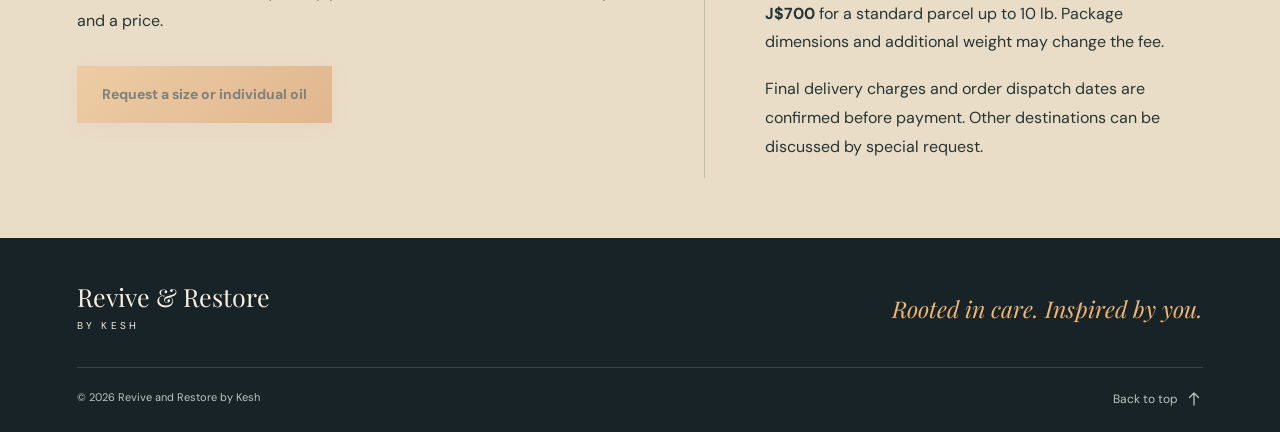
==== commit 969a9872: "Show Thanksgiving collection and consistent mobile SVG icons" ====
--- a/shop.html
+++ b/shop.html
@@ -7,19 +7,19 @@
 <title>Revive &amp; Restore by Kesh — Shop the Collection</title>
 <link rel="icon" href="favicon.svg" type="image/svg+xml">
 <link rel="stylesheet" href="style.css?v=2"><link rel="stylesheet" href="shop.css?v=3">
-<link rel="stylesheet" href="pages.css?v=4">
+<link rel="stylesheet" href="pages.css?v=thanksgiving2">
 </head>
 <body id="top" class="shop-page">
 <div class="topline">ORDERS ARE NOW OPEN · DISPATCH FROM KINGSTON</div>
 <header class="header"><a class="brand" href="./" aria-label="Revive and Restore by Kesh home">Revive &amp; Restore<small>BY KESH</small></a><nav class="nav" aria-label="Main navigation"><a href="./">Home</a><a href="shop.html" aria-current="page">Shop</a><button id="open-cart" class="cart-button">My cart (<span id="cart-count">0</span>)</button><a href="https://revive-restore-shop-service.silver-tune-8563.chatgpt.site/track">Track order</a></nav></header>
 <main>
-<section class="halloween-banner" aria-label="Halloween at Revive and Restore"><div><p class="season-label">THE HALLOWEEN EDIT</p><h2>A little magic.<br>A lot of hair love.</h2><p>Your favourite rituals, with a seasonal glow.</p></div></section>
-<section class="promotion-banner" aria-labelledby="promotion-title"><div><p class="eyebrow">A LITTLE TREAT FOR YOUR RITUAL</p><h2 id="promotion-title">Buy any 2 items,<br>get the 3rd <em>60% off.</em></h2><p class="promotion-lead">Mix your favourites. The cheapest item gets the discount.</p></div><div class="promotion-details"><a class="button" href="shop.html#collection">Shop the offer &rarr;</a><p class="promotion-terms">Add any 3 items to the same order: pay full price for 2 and receive 60% off the cheapest item. For each complete set of 3, one item qualifies; on larger orders, the lowest-priced items are discounted. Delivery charges are separate and are not discounted. Special-request prices and savings are confirmed with your quote.</p></div></section>
+<section class="thanksgiving-banner" aria-label="Thanksgiving at Revive and Restore"><div><p class="season-label">THE THANKSGIVING EDIT</p><h2>Rooted in gratitude.<br>Made with care.</h2><p>A season to give thanks—and give your crown a little love.</p></div></section>
+<section class="promotion-banner" aria-labelledby="promotion-title"><div><p class="eyebrow">A LITTLE TREAT FOR YOUR RITUAL</p><h2 id="promotion-title">Buy any 2 items,<br>get the 3rd <em>60% off.</em></h2><p class="promotion-lead">Mix your favourites. The cheapest item gets the discount.</p></div><div class="promotion-details"><a class="button" href="shop.html#collection">Shop the offer <svg class="ui-icon" viewBox="0 0 24 24" aria-hidden="true"><path d="M4 12h16m-6-6 6 6-6 6"/></svg></a><p class="promotion-terms">Add any 3 items to the same order: pay full price for 2 and receive 60% off the cheapest item. For each complete set of 3, one item qualifies; on larger orders, the lowest-priced items are discounted. Delivery charges are separate and are not discounted. Special-request prices and savings are confirmed with your quote.</p></div></section>
 <section class="collection shop" id="collection" aria-labelledby="collection-title"><div class="collection-heading"><p class="eyebrow">THE COLLECTION</p><h1 id="collection-title">Find your next<br><em>hair-care ritual.</em></h1><p>Order your favourites below. All oils come in 2 oz and 4 oz; scalp mists come in 250 ml. We’ll confirm availability, dispatch dates, delivery charges and payment arrangements before fulfilment.</p></div><p id="shop-status" class="shop-status" role="status">Loading the collection…</p><div id="products" class="product-grid"></div></section>
 <section class="request-section" id="special-requests"><div><p class="eyebrow">A LITTLE MORE PERSONAL</p><h2>Something special<br>for your ritual?</h2><p>Other oil sizes are available by special request. Individual oils—including pure Jamaican castor oil—can also be ordered separately by request. Tell us the oil, bottle size and quantity you need, and we’ll confirm availability and a price.</p><button class="button" id="special-request">Request a size or individual oil</button></div><div class="delivery-panel"><p class="eyebrow">FROM KINGSTON, WITH CARE</p><h3>Delivery &amp; collection</h3><p><strong>Kingston / St. Andrew delivery</strong><br>Available by arrangement. Your address determines the delivery quote.</p><p><strong>Knutsford Express</strong><br>Branch collection available. Estimated base courier fee: <strong>J$700</strong> for a standard parcel up to 10 lb. Package dimensions and additional weight may change the fee.</p><p class="checkout-note">Final delivery charges and order dispatch dates are confirmed before payment. Other destinations can be discussed by special request.</p></div></section></main>
-<footer class="footer"><div class="footer-top"><a class="brand" href="./">Revive &amp; Restore<small>BY KESH</small></a><p>Rooted in care. Inspired by you.</p></div><div class="footer-bottom"><span>© 2026 Revive and Restore by Kesh</span><a href="#top">Back to top ↑</a></div></footer>
-<dialog class="shop-dialog" id="cart-dialog" aria-labelledby="cart-title"><div class="dialog-head"><h2 id="cart-title">My cart</h2><button class="close-dialog" data-close aria-label="Close cart">×</button></div><div id="cart-items"></div><div class="summary-row"><span>Subtotal</span><strong id="cart-subtotal">J$0.00</strong></div><div class="summary-row promotion-saving"><span>60% off promotion</span><strong id="cart-discount"></strong></div><div class="summary-row total"><span>Items total after savings</span><strong id="cart-total"></strong></div><p id="cart-promotion" class="checkout-note" role="status"></p><p class="checkout-note">Delivery is calculated or confirmed at checkout.</p><button class="button" id="checkout-start">Checkout</button></dialog>
-<dialog class="shop-dialog" id="checkout-dialog" aria-labelledby="checkout-title"><div class="dialog-head"><h2 id="checkout-title">Order checkout</h2><button class="close-dialog" data-close aria-label="Close checkout">×</button></div><div id="confirmation" hidden></div><form id="checkout-form"><fieldset id="checkout-fields"><div class="checkout-grid"><label>Full name<input name="name" autocomplete="name" required maxlength="100"></label><label>Phone / WhatsApp<input name="phone" type="tel" autocomplete="tel" required maxlength="35"></label><label class="wide">Email (optional)<input name="email" type="email" autocomplete="email" maxlength="150"></label><label class="wide">Delivery address or Knutsford branch<textarea name="address" autocomplete="street-address" required maxlength="500" rows="2"></textarea></label><label>Parish<select name="parish" required><option value="">Select parish</option><option>Kingston</option><option>St. Andrew</option><option>St. Thomas</option><option>Portland</option><option>St. Mary</option><option>St. Ann</option><option>Trelawny</option><option>St. James</option><option>Hanover</option><option>Westmoreland</option><option>St. Elizabeth</option><option>Manchester</option><option>Clarendon</option><option>St. Catherine</option></select></label><label>Delivery option<select id="delivery" name="delivery" required></select></label><label class="wide">Payment method<select id="payment" name="payment" required><option value="cod">Cash on delivery</option><option value="bank">Bank transfer</option></select></label><label class="wide"><span id="notes-label">Order notes or special requests (optional)</span><textarea id="order-notes" name="notes" maxlength="500" rows="2"></textarea></label></div><div class="trap" aria-hidden="true"><label>Website<input name="website" tabindex="-1" autocomplete="off"></label></div><p class="checkout-note" id="delivery-note"></p><p class="checkout-note" id="bank-note" hidden></p><div class="summary-row"><span>Items</span><strong id="checkout-subtotal"></strong></div><div class="summary-row promotion-saving"><span>60% off promotion</span><strong id="checkout-discount"></strong></div><div class="summary-row"><span>Delivery</span><strong id="delivery-charge"></strong></div><div class="summary-row total"><span>Estimated total</span><strong id="checkout-total"></strong></div><div class="consent"><label><input required type="checkbox"> <span>I understand this is a order or special request. Dispatch dates, availability and final charges will be confirmed. Revive & Restore will use my contact and delivery details to confirm and fulfil my order. Payment and delivery are confirmed manually.</span></label></div><button class="button" type="submit" id="place-order">Send order request</button></fieldset><p id="checkout-error" class="error" role="alert"></p></form></dialog><script src="shop.js?v=8" defer></script>
+<footer class="footer"><div class="footer-top"><a class="brand" href="./">Revive &amp; Restore<small>BY KESH</small></a><p>Rooted in care. Inspired by you.</p></div><div class="footer-bottom"><span>© 2026 Revive and Restore by Kesh</span><a href="#top">Back to top <svg class="ui-icon" viewBox="0 0 24 24" aria-hidden="true"><path d="M12 20V4m-6 6 6-6 6 6"/></svg></a></div></footer>
+<dialog class="shop-dialog" id="cart-dialog" aria-labelledby="cart-title"><div class="dialog-head"><h2 id="cart-title">My cart</h2><button class="close-dialog" data-close aria-label="Close cart"><svg class="ui-icon" viewBox="0 0 24 24" aria-hidden="true"><path d="m6 6 12 12M18 6 6 18"/></svg></button></div><div id="cart-items"></div><div class="summary-row"><span>Subtotal</span><strong id="cart-subtotal">J$0.00</strong></div><div class="summary-row promotion-saving"><span>60% off promotion</span><strong id="cart-discount"></strong></div><div class="summary-row total"><span>Items total after savings</span><strong id="cart-total"></strong></div><p id="cart-promotion" class="checkout-note" role="status"></p><p class="checkout-note">Delivery is calculated or confirmed at checkout.</p><button class="button" id="checkout-start">Checkout</button></dialog>
+<dialog class="shop-dialog" id="checkout-dialog" aria-labelledby="checkout-title"><div class="dialog-head"><h2 id="checkout-title">Order checkout</h2><button class="close-dialog" data-close aria-label="Close checkout"><svg class="ui-icon" viewBox="0 0 24 24" aria-hidden="true"><path d="m6 6 12 12M18 6 6 18"/></svg></button></div><div id="confirmation" hidden></div><form id="checkout-form"><fieldset id="checkout-fields"><div class="checkout-grid"><label>Full name<input name="name" autocomplete="name" required maxlength="100"></label><label>Phone / WhatsApp<input name="phone" type="tel" autocomplete="tel" required maxlength="35"></label><label class="wide">Email (optional)<input name="email" type="email" autocomplete="email" maxlength="150"></label><label class="wide">Delivery address or Knutsford branch<textarea name="address" autocomplete="street-address" required maxlength="500" rows="2"></textarea></label><label>Parish<select name="parish" required><option value="">Select parish</option><option>Kingston</option><option>St. Andrew</option><option>St. Thomas</option><option>Portland</option><option>St. Mary</option><option>St. Ann</option><option>Trelawny</option><option>St. James</option><option>Hanover</option><option>Westmoreland</option><option>St. Elizabeth</option><option>Manchester</option><option>Clarendon</option><option>St. Catherine</option></select></label><label>Delivery option<select id="delivery" name="delivery" required></select></label><label class="wide">Payment method<select id="payment" name="payment" required><option value="cod">Cash on delivery</option><option value="bank">Bank transfer</option></select></label><label class="wide"><span id="notes-label">Order notes or special requests (optional)</span><textarea id="order-notes" name="notes" maxlength="500" rows="2"></textarea></label></div><div class="trap" aria-hidden="true"><label>Website<input name="website" tabindex="-1" autocomplete="off"></label></div><p class="checkout-note" id="delivery-note"></p><p class="checkout-note" id="bank-note" hidden></p><div class="summary-row"><span>Items</span><strong id="checkout-subtotal"></strong></div><div class="summary-row promotion-saving"><span>60% off promotion</span><strong id="checkout-discount"></strong></div><div class="summary-row"><span>Delivery</span><strong id="delivery-charge"></strong></div><div class="summary-row total"><span>Estimated total</span><strong id="checkout-total"></strong></div><div class="consent"><label><input required type="checkbox"> <span>I understand this is a order or special request. Dispatch dates, availability and final charges will be confirmed. Revive & Restore will use my contact and delivery details to confirm and fulfil my order. Payment and delivery are confirmed manually.</span></label></div><button class="button" type="submit" id="place-order">Send order request</button></fieldset><p id="checkout-error" class="error" role="alert"></p></form></dialog><script src="shop.js?v=8" defer></script>
 </body></html>
 
 
--- a/pages.css
+++ b/pages.css
@@ -1,16 +1,19 @@
 .home-page .nav a:first-child,.shop-page .nav a:first-child{display:block}.nav [aria-current="page"]{text-decoration:underline;text-underline-offset:7px}.shop-page .collection.shop{padding-top:65px}.shop-page #collection-title{font:400 clamp(38px,4.8vw,64px)/1.15 'Playfair Display',Georgia,serif;letter-spacing:-.035em;color:var(--forest);margin-bottom:24px}.shop-page #collection-title em{color:#88621f}.home-page h1{font-size:clamp(54px,5.8vw,88px)}.home-page .story{padding-top:75px;padding-bottom:75px}.home-page .nav a,.shop-page .nav a{white-space:nowrap}@media(max-width:600px){.shop-page .header{flex-wrap:wrap}.shop-page .nav{width:100%;justify-content:space-between;padding-top:8px}.shop-page .collection.shop{padding-top:42px}.home-page .header{flex-wrap:wrap}.home-page .nav{gap:22px}.home-page h1{font-size:clamp(48px,10.5vw,70px)}}
 
 
-/* Halloween editorial treatment. */
+/* Thanksgiving harvest treatment. */
 :root{--gold:#edb173;--forest:#17272a;--cream:#faf0e1;--ink:#253533}
 .topline{background:#dca069;color:#232727}.header,.footer{background:#172326}.header{border-bottom:1px solid #edb17338}
-.halloween-banner{position:relative;background:#171c20 url('halloween.svg') center/cover no-repeat;min-height:270px;color:#f8ecda;padding:38px 8%;border-bottom:1px solid #b9875155;overflow:hidden}
-.halloween-banner>div{position:relative;max-width:570px}.halloween-banner .season-label{color:#efb675;font-size:10px;letter-spacing:.3em;font-weight:700;margin-bottom:15px}.halloween-banner h2{font:400 clamp(30px,4vw,48px)/1.12 'Playfair Display',Georgia,serif;margin:0 0 16px;letter-spacing:-.025em}.halloween-banner p:last-child{font-size:13px;color:#d5c5b7;margin:0}
+.thanksgiving-banner{position:relative;background:#243b2e url('halloween.svg?v=thanksgiving') center/cover no-repeat;min-height:270px;color:#f8ecda;padding:38px 8%;border-bottom:1px solid #b9875155;overflow:hidden}
+.thanksgiving-banner>div{position:relative;max-width:570px}.thanksgiving-banner .season-label{color:#efb675;font-size:10px;letter-spacing:.3em;font-weight:700;margin-bottom:15px}.thanksgiving-banner h2{font:400 clamp(30px,4vw,48px)/1.12 'Playfair Display',Georgia,serif;margin:0 0 16px;letter-spacing:-.025em}.thanksgiving-banner p:last-child{font-size:13px;color:#d5c5b7;margin:0}
 .hero{background:#17272a}.home-page .hero-copy{background:radial-gradient(ellipse at 0% 100%,#aa62302e,transparent 70%)}.hero-visual:after{background:linear-gradient(0deg,#172326d9,transparent 65%)}
 .button{background:linear-gradient(135deg,#efbc81,#d99257);box-shadow:0 4px 18px #8a4a1614}.button:hover{background:#f4c995}.home-page .ribbon{background:#f2dfc7;border-color:#b67e4540}.home-page .ribbon i{color:#a65f2f}
 .shop-page{background:#f7ebda}.shop-page .product-card{border:1px solid #be8b5540;border-top:3px solid #b77743;box-shadow:0 8px 26px #533a2010}.shop-page #collection-title em{color:#9a582f}.product-status{color:#94562b!important}.shop-dialog{border-top:4px solid #c48a54}.shop-dialog::backdrop{background:#161921c9}.request-section{background:#eaddc8}.footer-top p{color:#efb675}
-@media(max-width:800px){.halloween-banner{min-height:250px;background-position:60% center;padding:32px 7%}.halloween-banner>div{max-width:58%}.halloween-banner h2{font-size:34px}.halloween-banner p:last-child{line-height:1.6;max-width:230px}}
-@media(max-width:480px){.halloween-banner{min-height:250px;background-position:63% center;background-size:auto 250px}.halloween-banner>div{max-width:65%}.halloween-banner h2{font-size:30px}.halloween-banner .season-label{font-size:9px;letter-spacing:.2em}.halloween-banner p:last-child{max-width:175px;font-size:12px}}
-@media(max-width:480px){.halloween-banner{background-position:right center}.halloween-banner:before{content:"";position:absolute;inset:0;background:linear-gradient(90deg,#171c20 0%,#171c20e6 35%,transparent 82%)}.halloween-banner>div{z-index:1}}
+@media(max-width:800px){.thanksgiving-banner{min-height:250px;background-position:60% center;padding:32px 7%}.thanksgiving-banner>div{max-width:58%}.thanksgiving-banner h2{font-size:34px}.thanksgiving-banner p:last-child{line-height:1.6;max-width:230px}}
+@media(max-width:480px){.thanksgiving-banner{min-height:250px;background-position:63% center;background-size:auto 250px}.thanksgiving-banner>div{max-width:65%}.thanksgiving-banner h2{font-size:30px}.thanksgiving-banner .season-label{font-size:9px;letter-spacing:.2em}.thanksgiving-banner p:last-child{max-width:175px;font-size:12px}}
+@media(max-width:480px){.thanksgiving-banner{background-position:right center}.thanksgiving-banner:before{content:"";position:absolute;inset:0;background:linear-gradient(90deg,#243b2e 0%,#243b2ee6 35%,transparent 82%)}.thanksgiving-banner>div{z-index:1}}
 
 .promotion-banner{padding:38px 6%;display:grid;grid-template-columns:1.1fr 1fr;gap:40px;align-items:center;background:#f1d9b9;border-block:1px solid #bd895c66;color:#17272a}.promotion-banner .eyebrow{color:#79502c;margin-bottom:14px;font-size:10px}.promotion-banner h2{font:400 clamp(29px,3.2vw,43px)/1.15 'Playfair Display',Georgia,serif;margin-bottom:15px;letter-spacing:-.025em}.promotion-banner h2 em{color:#8b4627}.promotion-lead{font-size:14px;line-height:1.6;margin:0}.promotion-terms{font-size:12px;line-height:1.75;margin:16px 0 0;color:#4e4439}.promotion-banner .button{background:#203532;color:#fff0db}.promotion-saving{color:#785022}.shop-page .promotion-banner{margin-bottom:12px}@media(max-width:650px){.promotion-banner{grid-template-columns:1fr;gap:22px;padding:30px 7%}}
+
+/* Consistent desktop-style controls at every size. */
+.ui-icon{width:18px;height:18px;display:inline-block;vertical-align:middle;flex-shrink:0;fill:none;stroke:currentColor;stroke-width:1.7;stroke-linecap:round;stroke-linejoin:round}.nav a,.footer-bottom a{display:inline-flex;align-items:center;gap:7px}.button,.cart-button,.close-dialog{font-family:inherit;touch-action:manipulation}.close-dialog{display:inline-flex;align-items:center;justify-content:center;min-width:44px;min-height:44px}.thanksgiving-banner{background-color:#243b2e}.thanksgiving-banner h2{max-width:550px}@media(max-width:600px){.header{gap:18px}.home-page .nav,.shop-page .nav{width:100%;display:flex;flex-wrap:wrap;justify-content:space-between;gap:12px;font-size:13px}.nav a,.nav button{min-height:44px;align-items:center}.button{min-height:48px;justify-content:center;gap:16px}.ui-icon{width:18px;height:18px}.shop-dialog{width:calc(100% - 24px);max-height:90dvh;padding:22px}.shop-dialog input,.shop-dialog select,.shop-dialog textarea{font-size:16px}.thanksgiving-banner>div{max-width:76%}.thanksgiving-banner{background-position:72% center}.thanksgiving-banner:before{background:linear-gradient(90deg,#243b2e 0%,#243b2ecc 40%,transparent 95%)}.footer-bottom a{min-height:44px}}
